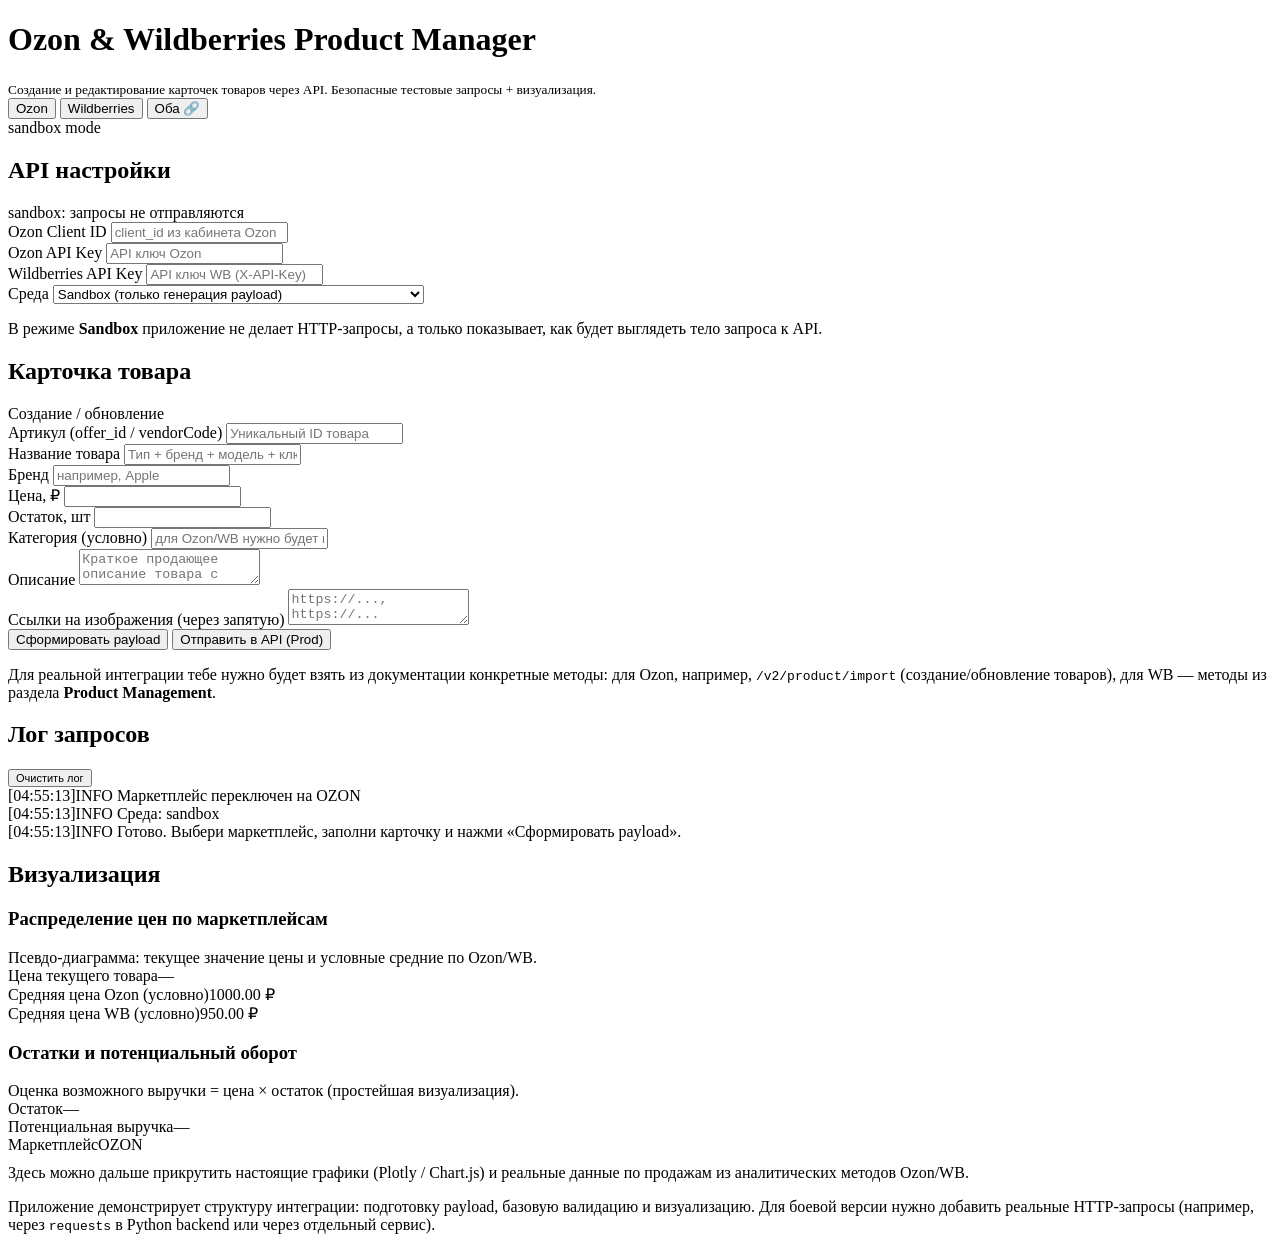
==== frontend/index.html @ ef2cb125 "V1" ====
<!DOCTYPE html>
<html lang="ru" data-color-scheme="light">
<head>
  <meta charset="UTF-8" />
  <meta name="viewport" content="width=device-width, initial-scale=1.0" />
  <title>Ozon & Wildberries Product Manager</title>
  <link rel="stylesheet" href="/static/css/style.css">
</head>
<body>
  <div class="container">
    <header class="header-main">
      <div class="header-title">
        <h1>Ozon & Wildberries Product Manager</h1>
        <small>
          Создание и редактирование карточек товаров через API.
          Безопасные тестовые запросы + визуализация.
        </small>
      </div>
      <div class="flex-row">
        <div class="pill-toggle" aria-label="Маркетплейс">
          <button id="mp-ozon" type="button" class="active">Ozon</button>
          <button id="mp-wb" type="button">Wildberries</button>
          <button id="mp-both" type="button">Оба 🔗</button>
        </div>
        <span class="badge" title="Фейковые запросы, только формирование payload">
          <span class="badge-dot"></span> sandbox mode
        </span>
      </div>
    </header>

    <main class="layout">
      <!-- LEFT: CONFIG + PRODUCT FORM -->
      <section>
        <div class="card">
          <div class="api-section-title">
            <h2>API настройки</h2>
            <span id="conn-status" class="status status-warning">
              <span class="status-dot"></span> токены не заданы
            </span>
          </div>

          <div class="form-row">
            <div>
              <label for="ozon-client-id">Ozon Client ID</label>
              <input id="ozon-client-id" class="input" type="text" autocomplete="off"
                     placeholder="client_id из кабинета Ozon" />
            </div>
            <div>
              <label for="ozon-api-key">Ozon API Key</label>
              <input id="ozon-api-key" class="input" type="password" autocomplete="off"
                     placeholder="API ключ Ozon" />
            </div>
          </div>

          <div class="form-row">
            <div>
              <label for="wb-api-key">Wildberries API Key</label>
              <input id="wb-api-key" class="input" type="password" autocomplete="off"
                     placeholder="API ключ WB (X-API-Key)" />
            </div>
            <div>
              <label for="env-select">Среда</label>
              <select id="env-select">
                <option value="sandbox" selected>Sandbox (только генерация payload)</option>
                <option value="prod">Prod (отправка запросов — требуются реальные ключи)</option>
              </select>
            </div>
          </div>

          <p class="hint">
            В режиме <b>Sandbox</b> приложение не делает HTTP‑запросы, а только показывает,
            как будет выглядеть тело запроса к API.
          </p>
        </div>

        <div class="card" style="margin-top: 16px;">
          <div class="api-section-title">
            <h2>Карточка товара</h2>
            <span id="operation-label" class="badge">
              <span class="badge-dot"></span>
              Создание / обновление
            </span>
          </div>

          <div class="form-row">
            <div>
              <label for="sku">Артикул (offer_id / vendorCode)</label>
              <input id="sku" class="input" type="text" placeholder="Уникальный ID товара" />
            </div>
            <div>
              <label for="name">Название товара</label>
              <input id="name" class="input" type="text"
                     placeholder="Тип + бренд + модель + ключевая характеристика" />
            </div>
          </div>

          <div class="form-row">
            <div>
              <label for="brand">Бренд</label>
              <input id="brand" class="input" type="text" placeholder="например, Apple" />
            </div>
            <div>
              <label for="price">Цена, ₽</label>
              <input id="price" class="input" type="number" step="0.01" min="0" />
            </div>
          </div>

          <div class="form-row">
            <div>
              <label for="stock">Остаток, шт</label>
              <input id="stock" class="input" type="number" step="1" min="0" />
            </div>
            <div>
              <label for="category">Категория (условно)</label>
              <input id="category" class="input" type="text"
                     placeholder="для Ozon/WB нужно будет подставить ID дерева категорий" />
            </div>
          </div>

          <div class="form-row">
            <div>
              <label for="desc">Описание</label>
              <textarea id="desc"
                        placeholder="Краткое продающее описание товара с ключевыми преимуществами."></textarea>
            </div>
          </div>

          <div class="form-row">
            <div>
              <label for="images">Ссылки на изображения (через запятую)</label>
              <textarea id="images"
                        placeholder="https://..., https://..."></textarea>
            </div>
          </div>

          <div class="btn-group">
            <button id="btn-build-payload" class="btn" type="button">
              Сформировать payload
            </button>
            <button id="btn-send" class="btn btn-secondary" type="button">
              Отправить в API (Prod)
            </button>
          </div>

          <p class="hint">
            Для реальной интеграции тебе нужно будет взять из документации
            конкретные методы: для Ozon, например,
            <code>/v2/product/import</code> (создание/обновление товаров),
            для WB — методы из раздела <b>Product Management</b>.
          </p>
        </div>
      </section>

      <!-- RIGHT: LOG + VISUALIZATION -->
      <section>
        <div class="card">
          <div class="api-section-title">
            <h2>Лог запросов</h2>
            <button id="btn-clear-log" type="button" class="btn btn-secondary" style="font-size: 11px;">
              Очистить лог
            </button>
          </div>
          <div id="log" class="log" aria-live="polite"></div>
        </div>

        <div class="card">
          <h2>Визуализация</h2>
          <div class="charts">
            <div class="chart-box">
              <div class="chart-placeholder"></div>
              <h3>Распределение цен по маркетплейсам</h3>
              <div class="chart-caption">
                Псевдо‑диаграмма: текущее значение цены и условные средние по Ozon/WB.
              </div>
              <div class="metrics-row" id="price-metrics">
                <!-- заполняется JS -->
              </div>
            </div>

            <div class="chart-box">
              <div class="chart-placeholder"></div>
              <h3>Остатки и потенциальный оборот</h3>
              <div class="chart-caption">
                Оценка возможного выручки = цена × остаток (простейшая визуализация).
              </div>
              <div class="metrics-row" id="stock-metrics">
                <!-- заполняется JS -->
              </div>
            </div>
          </div>

          <p class="hint" style="margin-top: 10px;">
            Здесь можно дальше прикрутить настоящие графики (Plotly / Chart.js) и реальные данные
            по продажам из аналитических методов Ozon/WB.
          </p>
        </div>
      </section>
    </main>

    <footer>
      Приложение демонстрирует структуру интеграции: подготовку payload, базовую валидацию и визуализацию.
      Для боевой версии нужно добавить реальные HTTP‑запросы (например, через <code>requests</code> в Python backend
      или через отдельный сервис).
    </footer>
  </div>

  <script>
    // Состояние
    const state = {
      marketplace: "ozon",
      env: "sandbox",
      lastPayload: null
    };

    const $ = (id) => document.getElementById(id);

    const mpOzonBtn = $("mp-ozon");
    const mpWbBtn = $("mp-wb");
    const mpBothBtn = $("mp-both");
    const envSelect = $("env-select");
    const connStatus = $("conn-status");
    const logEl = $("log");
    const priceMetricsEl = $("price-metrics");
    const stockMetricsEl = $("stock-metrics");
    const btnBuildPayload = $("btn-build-payload");
    const btnSend = $("btn-send");
    const btnClearLog = $("btn-clear-log");

    const fields = {
      sku: $("sku"),
      name: $("name"),
      brand: $("brand"),
      price: $("price"),
      stock: $("stock"),
      category: $("category"),
      desc: $("desc"),
      images: $("images"),
      ozonClientId: $("ozon-client-id"),
      ozonApiKey: $("ozon-api-key"),
      wbApiKey: $("wb-api-key")
    };

    function nowTime() {
      const d = new Date();
      return d.toISOString().split("T")[1].split(".")[0];
    }

    function log(level, message, payload) {
      const div = document.createElement("div");
      div.className = "log-entry";

      const timeSpan = document.createElement("span");
      timeSpan.className = "time";
      timeSpan.textContent = "[" + nowTime() + "]";

      const levelSpan = document.createElement("span");
      const levelClass =
        level === "error" ? "level-error" :
        level === "request" ? "level-request" :
        "level-info";
      levelSpan.className = levelClass;
      levelSpan.textContent =
        level === "error" ? "ERROR" :
        level === "request" ? "REQ" : "INFO";

      const msgSpan = document.createElement("span");
      msgSpan.textContent = " " + message;

      div.appendChild(timeSpan);
      div.appendChild(levelSpan);
      div.appendChild(msgSpan);

      if (payload) {
        const pre = document.createElement("pre");
        pre.style.marginTop = "2px";
        pre.style.whiteSpace = "pre-wrap";
        pre.textContent = JSON.stringify(payload, null, 2);
        div.appendChild(pre);
      }

      logEl.appendChild(div);
      logEl.scrollTop = logEl.scrollHeight;
    }

    function updateMarketplaceUI() {
      mpOzonBtn.classList.remove("active");
      mpWbBtn.classList.remove("active");
      mpBothBtn.classList.remove("active");

      if (state.marketplace === "ozon") {
        mpOzonBtn.classList.add("active");
      } else if (state.marketplace === "wb") {
        mpWbBtn.classList.add("active");
      } else if (state.marketplace === "both") {
        mpBothBtn.classList.add("active");
      }

      log("info", "Маркетплейс переключен на " + state.marketplace.toUpperCase());
      rebuildMetrics();
    }

    function updateEnv() {
      state.env = envSelect.value;
      const isSandbox = state.env === "sandbox";
      const text = isSandbox
        ? "sandbox: запросы не отправляются"
        : "prod: возможна отправка запросов (нужны реальные ключи)";
      const cls = isSandbox ? "status-warning" : "";

      connStatus.className = "status " + cls;
      connStatus.innerHTML = '<span class="status-dot"></span>' + text;
      log("info", "Среда: " + state.env);
    }

    function getCommonProductFields() {
      const price = parseFloat(fields.price.value) || 0;
      const stock = parseFloat(fields.stock.value) || 0;
      const images = fields.images.value
        .split(",")
        .map((s) => s.trim())
        .filter((s) => s.length > 0);

      return {
        sku: fields.sku.value.trim(),
        name: fields.name.value.trim(),
        brand: fields.brand.value.trim(),
        price,
        stock,
        category: fields.category.value.trim(),
        description: fields.desc.value.trim(),
        images
      };
    }

    function buildOzonPayload() {
      const p = getCommonProductFields();
      const product = {
        offer_id: p.sku,
        name: p.name,
        brand: p.brand,
        price: String(p.price.toFixed(2)),
        description: p.description,
        images: p.images.map((url) => ({ file_name: url })),
        attributes: [],
        barcode: "",
        old_price: "",
        premium_price: "",
        vat: "0"
      };

      const payload = { items: [product] };
      const endpoint = "https://api-seller.ozon.ru/v2/product/import";
      const headers = {
        "Client-Id": fields.ozonClientId.value.trim() || "<CLIENT_ID>",
        "Api-Key": fields.ozonApiKey.value.trim() || "<API_KEY>",
        "Content-Type": "application/json"
      };

      return { endpoint, method: "POST", headers, body: payload };
    }

    function buildWbPayload() {
      const p = getCommonProductFields();
      const product = {
        vendorCode: p.sku,
        brand: p.brand,
        title: p.name,
        description: p.description,
        sizes: [
          {
            skus: [p.sku],
            price: p.price,
            stocks: [{ warehouseId: 0, quantity: p.stock }]
          }
        ],
        mediaFiles: p.images
      };

      const payload = [product];
      const endpoint = "https://suppliers-api.wildberries.ru/content/v2/cards/upload";
      const headers = {
        "X-API-Key": fields.wbApiKey.value.trim() || "<WB_API_KEY>",
        "Content-Type": "application/json"
      };

      return { endpoint, method: "POST", headers, body: payload };
    }

    function buildPayload() {
      const p = getCommonProductFields();
      if (!p.sku || !p.name) {
        log("error", "Не заполнены обязательные поля: артикул и название товара");
        return null;
      }

      const results = [];

      if (state.marketplace === "ozon" || state.marketplace === "both") {
        const ozonPayload = buildOzonPayload();
        results.push({
          marketplace: "OZON",
          ...ozonPayload
        });
        log(
          "request",
          `Сформирован payload для OZON`,
          {
            endpoint: ozonPayload.endpoint,
            method: ozonPayload.method,
            headers: ozonPayload.headers,
            body: ozonPayload.body
          }
        );
      }

      if (state.marketplace === "wb" || state.marketplace === "both") {
        const wbPayload = buildWbPayload();
        results.push({
          marketplace: "WILDBERRIES",
          ...wbPayload
        });
        log(
          "request",
          `Сформирован payload для WILDBERRIES`,
          {
            endpoint: wbPayload.endpoint,
            method: wbPayload.method,
            headers: wbPayload.headers,
            body: wbPayload.body
          }
        );
      }

      state.lastPayload = results;
      rebuildMetrics();
      return results;
    }

    function sendRequest() {
      if (state.env !== "prod") {
        log(
          "error",
          "Отправка запросов доступна только в режиме Prod. Сейчас выбран sandbox."
        );
        return;
      }

      const built = state.lastPayload || buildPayload();
      if (!built) return;

      log(
        "info",
        "В демо‑версии HTTP‑запрос не отправляется. В боевой версии здесь нужно использовать Python (requests/asyncio) или backend."
      );
    }

    function rebuildMetrics() {
      const p = getCommonProductFields();
      const price = p.price || 0;
      const stock = p.stock || 0;

      const avgPriceOzon = price * 0.95 || 1000;
      const avgPriceWb = price * 0.9 || 950;

      priceMetricsEl.innerHTML = "";
      stockMetricsEl.innerHTML = "";

      const priceItems = [
        { label: "Цена текущего товара", value: price ? price.toFixed(2) + " ₽" : "—" },
        { label: "Средняя цена Ozon (условно)", value: avgPriceOzon.toFixed(2) + " ₽" },
        { label: "Средняя цена WB (условно)", value: avgPriceWb.toFixed(2) + " ₽" }
      ];

      priceItems.forEach((m) => {
        const div = document.createElement("div");
        div.className = "metric";
        div.innerHTML =
          '<span class="metric-label">' + m.label + "</span>" +
          '<span class="metric-value">' + m.value + "</span>";
        priceMetricsEl.appendChild(div);
      });

      const revenue = price * stock;
      const marketplaceDisplay = state.marketplace === "both" ? "ОБА" : state.marketplace.toUpperCase();
      const stockItems = [
        { label: "Остаток", value: stock ? stock.toString() + " шт" : "—" },
        { label: "Потенциальная выручка", value: revenue ? revenue.toFixed(2) + " ₽" : "—" },
        { label: "Маркетплейс", value: marketplaceDisplay }
      ];

      stockItems.forEach((m) => {
        const div = document.createElement("div");
        div.className = "metric";
        div.innerHTML =
          '<span class="metric-label">' + m.label + "</span>" +
          '<span class="metric-value">' + m.value + "</span>";
        stockMetricsEl.appendChild(div);
      });
    }

    function init() {
      mpOzonBtn.addEventListener("click", () => {
        state.marketplace = "ozon";
        updateMarketplaceUI();
      });
      mpWbBtn.addEventListener("click", () => {
        state.marketplace = "wb";
        updateMarketplaceUI();
      });
      mpBothBtn.addEventListener("click", () => {
        state.marketplace = "both";
        updateMarketplaceUI();
      });
      envSelect.addEventListener("change", updateEnv);

      btnBuildPayload.addEventListener("click", buildPayload);
      btnSend.addEventListener("click", sendRequest);
      btnClearLog.addEventListener("click", () => {
        logEl.innerHTML = "";
        log("info", "Лог очищен");
      });

      ["ozonClientId", "ozonApiKey", "wbApiKey"].forEach((k) => {
        fields[k].addEventListener("input", () => {
          const hasOzon = !!fields.ozonClientId.value.trim() && !!fields.ozonApiKey.value.trim();
          const hasWb = !!fields.wbApiKey.value.trim();

          if (hasOzon || hasWb) {
            connStatus.className = "status";
            connStatus.innerHTML =
              '<span class="status-dot"></span>' +
              (hasOzon && hasWb
                ? "ключи Ozon и WB заданы"
                : hasOzon
                ? "заданы ключи Ozon"
                : "задан ключ WB");
          } else {
            connStatus.className = "status status-warning";
            connStatus.innerHTML =
              '<span class="status-dot"></span> токены не заданы';
          }
        });
      });

      ["price", "stock"].forEach((id) => {
        fields[id].addEventListener("input", rebuildMetrics);
      });

      updateMarketplaceUI();
      updateEnv();
      rebuildMetrics();

      log(
        "info",
        "Готово. Выбери маркетплейс, заполни карточку и нажми «Сформировать payload»."
      );
    }

    document.addEventListener("DOMContentLoaded", init);
  </script>
</body>
</html>
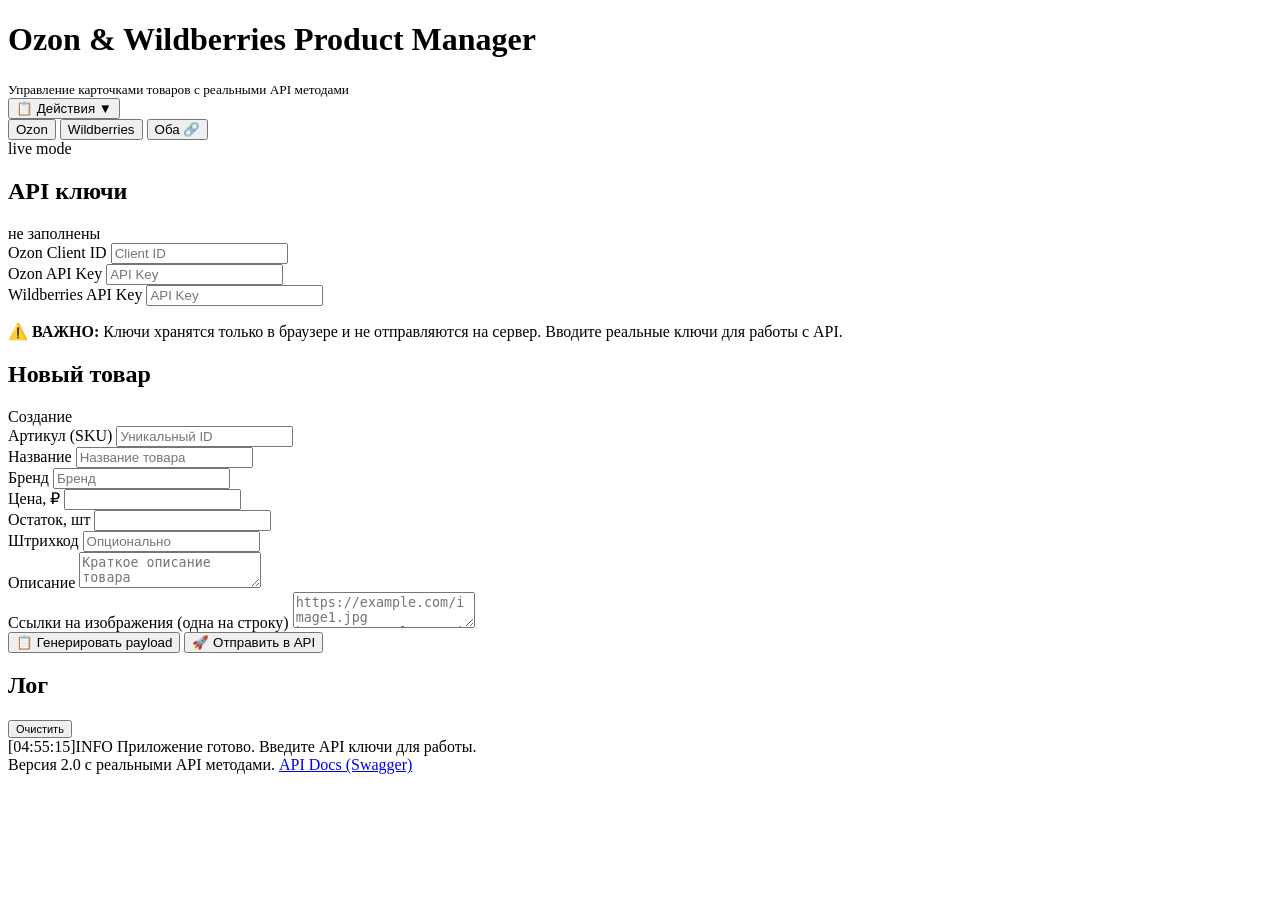
==== commit 2875eb64: "V2 ation button and new api" ====
--- a/frontend/index.html
+++ b/frontend/index.html
@@ -5,99 +5,240 @@
   <meta name="viewport" content="width=device-width, initial-scale=1.0" />
   <title>Ozon & Wildberries Product Manager</title>
   <link rel="stylesheet" href="/static/css/style.css">
+  <style>
+    /* Additional styles for v2 */
+    .dropdown-menu {
+      display: none;
+      position: absolute;
+      top: 100%;
+      right: 0;
+      background: var(--color-surface);
+      border: 1px solid var(--color-border);
+      border-radius: var(--radius-base);
+      min-width: 200px;
+      box-shadow: var(--shadow-md);
+      z-index: 1000;
+      margin-top: 4px;
+    }
+
+    .dropdown-menu.active {
+      display: block;
+    }
+
+    .dropdown-menu button {
+      display: block;
+      width: 100%;
+      padding: 12px 16px;
+      background: none;
+      border: none;
+      text-align: left;
+      cursor: pointer;
+      color: var(--color-text);
+      font-size: 14px;
+      transition: background-color var(--duration-fast);
+    }
+
+    .dropdown-menu button:hover {
+      background-color: var(--color-secondary);
+    }
+
+    .dropdown-menu button:first-child {
+      border-radius: var(--radius-base) var(--radius-base) 0 0;
+    }
+
+    .dropdown-menu button:last-child {
+      border-radius: 0 0 var(--radius-base) var(--radius-base);
+    }
+
+    .action-buttons {
+      display: flex;
+      gap: 8px;
+      position: relative;
+    }
+
+    .tab-content {
+      display: none;
+    }
+
+    .tab-content.active {
+      display: block;
+    }
+
+    .products-grid {
+      display: grid;
+      grid-template-columns: repeat(auto-fill, minmax(300px, 1fr));
+      gap: 16px;
+      margin-top: 16px;
+    }
+
+    .product-card {
+      border: 1px solid var(--color-border);
+      border-radius: var(--radius-lg);
+      padding: 16px;
+      background: var(--color-surface);
+    }
+
+    .product-card h3 {
+      margin: 0 0 8px 0;
+      font-size: 16px;
+    }
+
+    .product-info {
+      font-size: 13px;
+      color: var(--color-text-secondary);
+      line-height: 1.6;
+    }
+
+    .product-info strong {
+      color: var(--color-text);
+    }
+
+    .product-actions {
+      display: flex;
+      gap: 8px;
+      margin-top: 12px;
+    }
+
+    .product-actions button {
+      flex: 1;
+      padding: 8px 12px;
+      font-size: 12px;
+    }
+
+    .modal-overlay {
+      display: none;
+      position: fixed;
+      top: 0;
+      left: 0;
+      width: 100%;
+      height: 100%;
+      background: rgba(0, 0, 0, 0.5);
+      z-index: 2000;
+      align-items: center;
+      justify-content: center;
+    }
+
+    .modal-overlay.active {
+      display: flex;
+    }
+
+    .modal {
+      background: var(--color-surface);
+      border-radius: var(--radius-lg);
+      padding: 24px;
+      max-width: 500px;
+      width: 90%;
+      max-height: 90vh;
+      overflow-y: auto;
+      box-shadow: var(--shadow-lg);
+    }
+
+    .modal-header {
+      font-size: 18px;
+      font-weight: 600;
+      margin-bottom: 16px;
+      color: var(--color-text);
+    }
+
+    .modal-close {
+      position: absolute;
+      top: 12px;
+      right: 12px;
+      background: none;
+      border: none;
+      font-size: 24px;
+      cursor: pointer;
+      color: var(--color-text-secondary);
+    }
+  </style>
 </head>
 <body>
   <div class="container">
     <header class="header-main">
       <div class="header-title">
         <h1>Ozon & Wildberries Product Manager</h1>
-        <small>
-          Создание и редактирование карточек товаров через API.
-          Безопасные тестовые запросы + визуализация.
-        </small>
+        <small>Управление карточками товаров с реальными API методами</small>
       </div>
       <div class="flex-row">
+        <div class="action-buttons">
+          <button id="action-menu-btn" class="btn btn-secondary" type="button">
+            📋 Действия ▼
+          </button>
+          <div id="action-menu" class="dropdown-menu">
+            <button id="action-create" type="button">➕ Создать товар</button>
+            <button id="action-my-products" type="button">📦 Мои товары</button>
+            <button id="action-payloads" type="button">📄 История payload'ов</button>
+          </div>
+        </div>
         <div class="pill-toggle" aria-label="Маркетплейс">
           <button id="mp-ozon" type="button" class="active">Ozon</button>
           <button id="mp-wb" type="button">Wildberries</button>
           <button id="mp-both" type="button">Оба 🔗</button>
         </div>
-        <span class="badge" title="Фейковые запросы, только формирование payload">
-          <span class="badge-dot"></span> sandbox mode
+        <span class="badge" title="Работает с реальными API">
+          <span class="badge-dot"></span> live mode
         </span>
       </div>
     </header>
 
     <main class="layout">
-      <!-- LEFT: CONFIG + PRODUCT FORM -->
-      <section>
+      <!-- TAB 1: СОЗДАНИЕ ТОВАРА -->
+      <section id="tab-create" class="tab-content active">
         <div class="card">
           <div class="api-section-title">
-            <h2>API настройки</h2>
+            <h2>API ключи</h2>
             <span id="conn-status" class="status status-warning">
-              <span class="status-dot"></span> токены не заданы
+              <span class="status-dot"></span> не заполнены
             </span>
           </div>
 
           <div class="form-row">
             <div>
               <label for="ozon-client-id">Ozon Client ID</label>
-              <input id="ozon-client-id" class="input" type="text" autocomplete="off"
-                     placeholder="client_id из кабинета Ozon" />
+              <input id="ozon-client-id" class="input" type="text" placeholder="Client ID" />
             </div>
             <div>
               <label for="ozon-api-key">Ozon API Key</label>
-              <input id="ozon-api-key" class="input" type="password" autocomplete="off"
-                     placeholder="API ключ Ozon" />
+              <input id="ozon-api-key" class="input" type="password" placeholder="API Key" />
             </div>
           </div>
 
           <div class="form-row">
             <div>
               <label for="wb-api-key">Wildberries API Key</label>
-              <input id="wb-api-key" class="input" type="password" autocomplete="off"
-                     placeholder="API ключ WB (X-API-Key)" />
-            </div>
-            <div>
-              <label for="env-select">Среда</label>
-              <select id="env-select">
-                <option value="sandbox" selected>Sandbox (только генерация payload)</option>
-                <option value="prod">Prod (отправка запросов — требуются реальные ключи)</option>
-              </select>
+              <input id="wb-api-key" class="input" type="password" placeholder="API Key" />
             </div>
           </div>
 
           <p class="hint">
-            В режиме <b>Sandbox</b> приложение не делает HTTP‑запросы, а только показывает,
-            как будет выглядеть тело запроса к API.
+            ⚠️ <b>ВАЖНО:</b> Ключи хранятся только в браузере и не отправляются на сервер.
+            Вводите реальные ключи для работы с API.
           </p>
         </div>
 
-        <div class="card" style="margin-top: 16px;">
+        <div class="card">
           <div class="api-section-title">
-            <h2>Карточка товара</h2>
+            <h2>Новый товар</h2>
             <span id="operation-label" class="badge">
-              <span class="badge-dot"></span>
-              Создание / обновление
+              <span class="badge-dot"></span> Создание
             </span>
           </div>
 
           <div class="form-row">
             <div>
-              <label for="sku">Артикул (offer_id / vendorCode)</label>
-              <input id="sku" class="input" type="text" placeholder="Уникальный ID товара" />
-            </div>
-            <div>
-              <label for="name">Название товара</label>
-              <input id="name" class="input" type="text"
-                     placeholder="Тип + бренд + модель + ключевая характеристика" />
+              <label for="sku">Артикул (SKU)</label>
+              <input id="sku" class="input" type="text" placeholder="Уникальный ID" />
+            </div>
+            <div>
+              <label for="name">Название</label>
+              <input id="name" class="input" type="text" placeholder="Название товара" />
             </div>
           </div>
 
           <div class="form-row">
             <div>
               <label for="brand">Бренд</label>
-              <input id="brand" class="input" type="text" placeholder="например, Apple" />
+              <input id="brand" class="input" type="text" placeholder="Бренд" />
             </div>
             <div>
               <label for="price">Цена, ₽</label>
@@ -111,138 +252,205 @@
               <input id="stock" class="input" type="number" step="1" min="0" />
             </div>
             <div>
-              <label for="category">Категория (условно)</label>
-              <input id="category" class="input" type="text"
-                     placeholder="для Ozon/WB нужно будет подставить ID дерева категорий" />
+              <label for="barcode">Штрихкод</label>
+              <input id="barcode" class="input" type="text" placeholder="Опционально" />
             </div>
           </div>
 
           <div class="form-row">
             <div>
               <label for="desc">Описание</label>
-              <textarea id="desc"
-                        placeholder="Краткое продающее описание товара с ключевыми преимуществами."></textarea>
+              <textarea id="desc" placeholder="Краткое описание товара"></textarea>
             </div>
           </div>
 
           <div class="form-row">
             <div>
-              <label for="images">Ссылки на изображения (через запятую)</label>
-              <textarea id="images"
-                        placeholder="https://..., https://..."></textarea>
+              <label for="images">Ссылки на изображения (одна на строку)</label>
+              <textarea id="images" placeholder="https://example.com/image1.jpg&#10;https://example.com/image2.jpg"></textarea>
             </div>
           </div>
 
           <div class="btn-group">
-            <button id="btn-build-payload" class="btn" type="button">
-              Сформировать payload
+            <button id="btn-create-local" class="btn" type="button">
+              📋 Генерировать payload
             </button>
-            <button id="btn-send" class="btn btn-secondary" type="button">
-              Отправить в API (Prod)
+            <button id="btn-send-api" class="btn btn-secondary" type="button">
+              🚀 Отправить в API
             </button>
           </div>
-
-          <p class="hint">
-            Для реальной интеграции тебе нужно будет взять из документации
-            конкретные методы: для Ozon, например,
-            <code>/v2/product/import</code> (создание/обновление товаров),
-            для WB — методы из раздела <b>Product Management</b>.
-          </p>
-        </div>
-      </section>
-
-      <!-- RIGHT: LOG + VISUALIZATION -->
-      <section>
+        </div>
+
         <div class="card">
           <div class="api-section-title">
-            <h2>Лог запросов</h2>
+            <h2>Лог</h2>
             <button id="btn-clear-log" type="button" class="btn btn-secondary" style="font-size: 11px;">
-              Очистить лог
+              Очистить
             </button>
           </div>
           <div id="log" class="log" aria-live="polite"></div>
         </div>
-
+      </section>
+
+      <!-- TAB 2: МОИ ТОВАРЫ -->
+      <section id="tab-my-products" class="tab-content">
         <div class="card">
-          <h2>Визуализация</h2>
-          <div class="charts">
-            <div class="chart-box">
-              <div class="chart-placeholder"></div>
-              <h3>Распределение цен по маркетплейсам</h3>
-              <div class="chart-caption">
-                Псевдо‑диаграмма: текущее значение цены и условные средние по Ozon/WB.
-              </div>
-              <div class="metrics-row" id="price-metrics">
-                <!-- заполняется JS -->
-              </div>
-            </div>
-
-            <div class="chart-box">
-              <div class="chart-placeholder"></div>
-              <h3>Остатки и потенциальный оборот</h3>
-              <div class="chart-caption">
-                Оценка возможного выручки = цена × остаток (простейшая визуализация).
-              </div>
-              <div class="metrics-row" id="stock-metrics">
-                <!-- заполняется JS -->
-              </div>
-            </div>
-          </div>
-
-          <p class="hint" style="margin-top: 10px;">
-            Здесь можно дальше прикрутить настоящие графики (Plotly / Chart.js) и реальные данные
-            по продажам из аналитических методов Ozon/WB.
-          </p>
+          <div class="api-section-title">
+            <h2>Мои товары</h2>
+            <button id="btn-refresh-products" class="btn btn-secondary" type="button" style="font-size: 11px;">
+              🔄 Обновить
+            </button>
+          </div>
+
+          <div id="products-container">
+            <p class="hint">Загрузка товаров...</p>
+          </div>
+        </div>
+      </section>
+
+      <!-- TAB 3: ИСТОРИЯ PAYLOAD'ОВ -->
+      <section id="tab-payloads" class="tab-content">
+        <div class="card">
+          <div class="api-section-title">
+            <h2>История генерированных payload'ов</h2>
+            <button id="btn-clear-payloads" class="btn btn-secondary" type="button" style="font-size: 11px;">
+              Очистить историю
+            </button>
+          </div>
+
+          <div id="payloads-container">
+            <p class="hint">История пуста</p>
+          </div>
         </div>
       </section>
     </main>
 
     <footer>
-      Приложение демонстрирует структуру интеграции: подготовку payload, базовую валидацию и визуализацию.
-      Для боевой версии нужно добавить реальные HTTP‑запросы (например, через <code>requests</code> в Python backend
-      или через отдельный сервис).
+      Версия 2.0 с реальными API методами. 
+      <a href="http://127.0.0.1:8000/docs" target="_blank">API Docs (Swagger)</a>
     </footer>
   </div>
 
+  <!-- MODAL для редактирования товара -->
+  <div id="modal-edit" class="modal-overlay">
+    <div class="modal">
+      <button class="modal-close" onclick="closeEditModal()">×</button>
+      <div class="modal-header">Редактировать товар</div>
+      
+      <div class="form-row">
+        <div>
+          <label for="modal-name">Название</label>
+          <input id="modal-name" class="input" type="text" />
+        </div>
+        <div>
+          <label for="modal-price">Цена</label>
+          <input id="modal-price" class="input" type="number" step="0.01" />
+        </div>
+      </div>
+
+      <div class="form-row">
+        <div>
+          <label for="modal-stock">Остаток</label>
+          <input id="modal-stock" class="input" type="number" step="1" />
+        </div>
+        <div>
+          <label for="modal-barcode">Штрихкод</label>
+          <input id="modal-barcode" class="input" type="text" />
+        </div>
+      </div>
+
+      <div class="form-row">
+        <div>
+          <label for="modal-desc">Описание</label>
+          <textarea id="modal-desc"></textarea>
+        </div>
+      </div>
+
+      <div class="btn-group">
+        <button id="btn-save-changes" class="btn" type="button">💾 Сохранить</button>
+        <button class="btn btn-secondary" type="button" onclick="closeEditModal()">Отмена</button>
+      </div>
+    </div>
+  </div>
+
   <script>
-    // Состояние
+    // ======================== STATE ========================
+
     const state = {
       marketplace: "ozon",
-      env: "sandbox",
-      lastPayload: null
+      apiKeys: {
+        ozonClientId: "",
+        ozonApiKey: "",
+        wbApiKey: ""
+      },
+      payloadHistory: [],
+      currentEditProduct: null
     };
 
+    // ======================== DOM ========================
+
     const $ = (id) => document.getElementById(id);
 
-    const mpOzonBtn = $("mp-ozon");
-    const mpWbBtn = $("mp-wb");
-    const mpBothBtn = $("mp-both");
-    const envSelect = $("env-select");
-    const connStatus = $("conn-status");
-    const logEl = $("log");
-    const priceMetricsEl = $("price-metrics");
-    const stockMetricsEl = $("stock-metrics");
-    const btnBuildPayload = $("btn-build-payload");
-    const btnSend = $("btn-send");
-    const btnClearLog = $("btn-clear-log");
-
-    const fields = {
+    const elements = {
+      // Menu
+      actionMenuBtn: $("action-menu-btn"),
+      actionMenu: $("action-menu"),
+      actionCreate: $("action-create"),
+      actionMyProducts: $("action-my-products"),
+      actionPayloads: $("action-payloads"),
+
+      // Tabs
+      tabCreate: $("tab-create"),
+      tabMyProducts: $("tab-my-products"),
+      tabPayloads: $("tab-payloads"),
+
+      // API Keys
+      ozonClientId: $("ozon-client-id"),
+      ozonApiKey: $("ozon-api-key"),
+      wbApiKey: $("wb-api-key"),
+      connStatus: $("conn-status"),
+
+      // Form
       sku: $("sku"),
       name: $("name"),
       brand: $("brand"),
       price: $("price"),
       stock: $("stock"),
-      category: $("category"),
+      barcode: $("barcode"),
       desc: $("desc"),
       images: $("images"),
-      ozonClientId: $("ozon-client-id"),
-      ozonApiKey: $("ozon-api-key"),
-      wbApiKey: $("wb-api-key")
+
+      // Buttons
+      btnCreateLocal: $("btn-create-local"),
+      btnSendApi: $("btn-send-api"),
+      btnClearLog: $("btn-clear-log"),
+      btnRefreshProducts: $("btn-refresh-products"),
+      btnClearPayloads: $("btn-clear-payloads"),
+
+      // Containers
+      log: $("log"),
+      productsContainer: $("products-container"),
+      payloadsContainer: $("payloads-container"),
+
+      // Marketplace
+      mpOzon: $("mp-ozon"),
+      mpWb: $("mp-wb"),
+      mpBoth: $("mp-both"),
+
+      // Modal
+      modalEdit: $("modal-edit"),
+      modalName: $("modal-name"),
+      modalPrice: $("modal-price"),
+      modalStock: $("modal-stock"),
+      modalBarcode: $("modal-barcode"),
+      modalDesc: $("modal-desc"),
+      btnSaveChanges: $("btn-save-changes")
     };
 
+    // ======================== HELPERS ========================
+
     function nowTime() {
-      const d = new Date();
-      return d.toISOString().split("T")[1].split(".")[0];
+      return new Date().toISOString().split("T")[1].split(".")[0];
     }
 
     function log(level, message, payload) {
@@ -254,14 +462,9 @@
       timeSpan.textContent = "[" + nowTime() + "]";
 
       const levelSpan = document.createElement("span");
-      const levelClass =
-        level === "error" ? "level-error" :
-        level === "request" ? "level-request" :
-        "level-info";
+      const levelClass = level === "error" ? "level-error" : level === "request" ? "level-request" : "level-info";
       levelSpan.className = levelClass;
-      levelSpan.textContent =
-        level === "error" ? "ERROR" :
-        level === "request" ? "REQ" : "INFO";
+      levelSpan.textContent = level === "error" ? "ERROR" : level === "request" ? "REQ" : "INFO";
 
       const msgSpan = document.createElement("span");
       msgSpan.textContent = " " + message;
@@ -273,287 +476,331 @@
       if (payload) {
         const pre = document.createElement("pre");
         pre.style.marginTop = "2px";
-        pre.style.whiteSpace = "pre-wrap";
         pre.textContent = JSON.stringify(payload, null, 2);
         div.appendChild(pre);
       }
 
-      logEl.appendChild(div);
-      logEl.scrollTop = logEl.scrollHeight;
-    }
-
-    function updateMarketplaceUI() {
-      mpOzonBtn.classList.remove("active");
-      mpWbBtn.classList.remove("active");
-      mpBothBtn.classList.remove("active");
+      elements.log.appendChild(div);
+      elements.log.scrollTop = elements.log.scrollHeight;
+    }
+
+    function showTab(tabId) {
+      // Hide all tabs
+      elements.tabCreate.classList.remove("active");
+      elements.tabMyProducts.classList.remove("active");
+      elements.tabPayloads.classList.remove("active");
+
+      // Show selected tab
+      if (tabId === "create") elements.tabCreate.classList.add("active");
+      else if (tabId === "products") elements.tabMyProducts.classList.add("active");
+      else if (tabId === "payloads") elements.tabPayloads.classList.add("active");
+
+      // Close menu
+      elements.actionMenu.classList.remove("active");
+    }
+
+    function updateApiKeyStatus() {
+      state.apiKeys.ozonClientId = elements.ozonClientId.value.trim();
+      state.apiKeys.ozonApiKey = elements.ozonApiKey.value.trim();
+      state.apiKeys.wbApiKey = elements.wbApiKey.value.trim();
+
+      const hasOzon = state.apiKeys.ozonClientId && state.apiKeys.ozonApiKey;
+      const hasWb = state.apiKeys.wbApiKey;
+
+      if (hasOzon || hasWb) {
+        elements.connStatus.className = "status";
+        elements.connStatus.innerHTML = '<span class="status-dot"></span>' +
+          (hasOzon && hasWb ? "Ozon ✓ WB ✓" : hasOzon ? "Ozon ✓" : "WB ✓");
+      } else {
+        elements.connStatus.className = "status status-warning";
+        elements.connStatus.innerHTML = '<span class="status-dot"></span> не заполнены';
+      }
+    }
+
+    function getProductData() {
+      return {
+        offer_id: elements.sku.value.trim(),
+        name: elements.name.value.trim(),
+        brand: elements.brand.value.trim(),
+        price: parseFloat(elements.price.value) || 0,
+        stock: parseInt(elements.stock.value) || 0,
+        category: "",
+        description: elements.desc.value.trim(),
+        images: elements.images.value.split("\n").map(s => s.trim()).filter(s => s),
+        barcode: elements.barcode.value.trim() || null
+      };
+    }
+
+    async function createLocalPayload() {
+      const product = getProductData();
+
+      if (!product.offer_id || !product.name) {
+        log("error", "Не заполнены обязательные поля");
+        return;
+      }
+
+      const payload = {
+        timestamp: new Date().toISOString(),
+        marketplace: state.marketplace,
+        product: product
+      };
+
+      state.payloadHistory.unshift(payload);
 
       if (state.marketplace === "ozon") {
-        mpOzonBtn.classList.add("active");
+        log("request", `[OZON] Payload создан для ${product.offer_id}`, {
+          endpoint: "POST /v2/product/import",
+          items: [product]
+        });
       } else if (state.marketplace === "wb") {
-        mpWbBtn.classList.add("active");
-      } else if (state.marketplace === "both") {
-        mpBothBtn.classList.add("active");
-      }
-
-      log("info", "Маркетплейс переключен на " + state.marketplace.toUpperCase());
-      rebuildMetrics();
-    }
-
-    function updateEnv() {
-      state.env = envSelect.value;
-      const isSandbox = state.env === "sandbox";
-      const text = isSandbox
-        ? "sandbox: запросы не отправляются"
-        : "prod: возможна отправка запросов (нужны реальные ключи)";
-      const cls = isSandbox ? "status-warning" : "";
-
-      connStatus.className = "status " + cls;
-      connStatus.innerHTML = '<span class="status-dot"></span>' + text;
-      log("info", "Среда: " + state.env);
-    }
-
-    function getCommonProductFields() {
-      const price = parseFloat(fields.price.value) || 0;
-      const stock = parseFloat(fields.stock.value) || 0;
-      const images = fields.images.value
-        .split(",")
-        .map((s) => s.trim())
-        .filter((s) => s.length > 0);
-
-      return {
-        sku: fields.sku.value.trim(),
-        name: fields.name.value.trim(),
-        brand: fields.brand.value.trim(),
-        price,
-        stock,
-        category: fields.category.value.trim(),
-        description: fields.desc.value.trim(),
-        images
-      };
-    }
-
-    function buildOzonPayload() {
-      const p = getCommonProductFields();
-      const product = {
-        offer_id: p.sku,
-        name: p.name,
-        brand: p.brand,
-        price: String(p.price.toFixed(2)),
-        description: p.description,
-        images: p.images.map((url) => ({ file_name: url })),
-        attributes: [],
-        barcode: "",
-        old_price: "",
-        premium_price: "",
-        vat: "0"
-      };
-
-      const payload = { items: [product] };
-      const endpoint = "https://api-seller.ozon.ru/v2/product/import";
-      const headers = {
-        "Client-Id": fields.ozonClientId.value.trim() || "<CLIENT_ID>",
-        "Api-Key": fields.ozonApiKey.value.trim() || "<API_KEY>",
-        "Content-Type": "application/json"
-      };
-
-      return { endpoint, method: "POST", headers, body: payload };
-    }
-
-    function buildWbPayload() {
-      const p = getCommonProductFields();
-      const product = {
-        vendorCode: p.sku,
-        brand: p.brand,
-        title: p.name,
-        description: p.description,
-        sizes: [
-          {
-            skus: [p.sku],
-            price: p.price,
-            stocks: [{ warehouseId: 0, quantity: p.stock }]
+        log("request", `[WB] Payload создан для ${product.offer_id}`, {
+          endpoint: "POST /content/v2/cards/upload",
+          items: [product]
+        });
+      } else {
+        log("request", `[OZON] Payload создан для ${product.offer_id}`, product);
+        log("request", `[WB] Payload создан для ${product.offer_id}`, product);
+      }
+
+      renderPayloadsHistory();
+    }
+
+    async function sendToApi() {
+      const product = getProductData();
+      
+      if (!product.offer_id || !product.name) {
+        log("error", "Не заполнены обязательные поля");
+        return;
+      }
+
+      try {
+        if (state.marketplace === "ozon" || state.marketplace === "both") {
+          if (!state.apiKeys.ozonClientId || !state.apiKeys.ozonApiKey) {
+            log("error", "Не заполнены ключи Ozon");
+            return;
           }
-        ],
-        mediaFiles: p.images
-      };
-
-      const payload = [product];
-      const endpoint = "https://suppliers-api.wildberries.ru/content/v2/cards/upload";
-      const headers = {
-        "X-API-Key": fields.wbApiKey.value.trim() || "<WB_API_KEY>",
-        "Content-Type": "application/json"
-      };
-
-      return { endpoint, method: "POST", headers, body: payload };
-    }
-
-    function buildPayload() {
-      const p = getCommonProductFields();
-      if (!p.sku || !p.name) {
-        log("error", "Не заполнены обязательные поля: артикул и название товара");
-        return null;
-      }
-
-      const results = [];
-
-      if (state.marketplace === "ozon" || state.marketplace === "both") {
-        const ozonPayload = buildOzonPayload();
-        results.push({
-          marketplace: "OZON",
-          ...ozonPayload
-        });
-        log(
-          "request",
-          `Сформирован payload для OZON`,
-          {
-            endpoint: ozonPayload.endpoint,
-            method: ozonPayload.method,
-            headers: ozonPayload.headers,
-            body: ozonPayload.body
+
+          log("info", "Отправка товара в Ozon...");
+
+          const params = new URLSearchParams({
+            client_id: state.apiKeys.ozonClientId,
+            api_key: state.apiKeys.ozonApiKey
+          });
+
+          const response = await fetch(`/api/ozon/products/create?${params}`, {
+            method: "POST",
+            headers: { "Content-Type": "application/json" },
+            body: JSON.stringify(product)
+          });
+
+          const result = await response.json();
+          log("request", `[OZON] Ответ: ${result.status}`, result.body || result.error);
+        }
+
+        if (state.marketplace === "wb" || state.marketplace === "both") {
+          if (!state.apiKeys.wbApiKey) {
+            log("error", "Не заполнены ключи Wildberries");
+            return;
           }
-        );
-      }
-
-      if (state.marketplace === "wb" || state.marketplace === "both") {
-        const wbPayload = buildWbPayload();
-        results.push({
-          marketplace: "WILDBERRIES",
-          ...wbPayload
-        });
-        log(
-          "request",
-          `Сформирован payload для WILDBERRIES`,
-          {
-            endpoint: wbPayload.endpoint,
-            method: wbPayload.method,
-            headers: wbPayload.headers,
-            body: wbPayload.body
+
+          log("info", "Отправка товара в Wildberries...");
+
+          const params = new URLSearchParams({
+            api_key: state.apiKeys.wbApiKey
+          });
+
+          const response = await fetch(`/api/wb/products/create?${params}`, {
+            method: "POST",
+            headers: { "Content-Type": "application/json" },
+            body: JSON.stringify(product)
+          });
+
+          const result = await response.json();
+          log("request", `[WB] Ответ: ${result.status}`, result.body || result.error);
+        }
+      } catch (e) {
+        log("error", `Ошибка отправки: ${e.message}`);
+      }
+    }
+
+    async function loadProducts() {
+      try {
+        log("info", "Загрузка товаров...");
+
+        if (state.marketplace === "ozon") {
+          if (!state.apiKeys.ozonClientId || !state.apiKeys.ozonApiKey) {
+            elements.productsContainer.innerHTML = '<p class="hint">Укажите ключи Ozon в первой вкладке</p>';
+            return;
           }
-        );
-      }
-
-      state.lastPayload = results;
-      rebuildMetrics();
-      return results;
-    }
-
-    function sendRequest() {
-      if (state.env !== "prod") {
-        log(
-          "error",
-          "Отправка запросов доступна только в режиме Prod. Сейчас выбран sandbox."
-        );
+
+          const params = new URLSearchParams({
+            client_id: state.apiKeys.ozonClientId,
+            api_key: state.apiKeys.ozonApiKey,
+            limit: 100
+          });
+
+          const response = await fetch(`/api/ozon/products/list?${params}`);
+          const result = await response.json();
+
+          log("request", "[OZON] Загружены товары", result);
+
+          if (result.body && result.body.result && result.body.result.items) {
+            renderProducts(result.body.result.items, "ozon");
+          } else {
+            elements.productsContainer.innerHTML = '<p class="hint">Ошибка загрузки товаров</p>';
+          }
+        }
+      } catch (e) {
+        log("error", `Ошибка загрузки: ${e.message}`);
+        elements.productsContainer.innerHTML = '<p class="hint">Ошибка загрузки товаров</p>';
+      }
+    }
+
+    function renderProducts(products, marketplace) {
+      if (!products || products.length === 0) {
+        elements.productsContainer.innerHTML = '<p class="hint">Товаров не найдено</p>';
         return;
       }
 
-      const built = state.lastPayload || buildPayload();
-      if (!built) return;
-
-      log(
-        "info",
-        "В демо‑версии HTTP‑запрос не отправляется. В боевой версии здесь нужно использовать Python (requests/asyncio) или backend."
-      );
-    }
-
-    function rebuildMetrics() {
-      const p = getCommonProductFields();
-      const price = p.price || 0;
-      const stock = p.stock || 0;
-
-      const avgPriceOzon = price * 0.95 || 1000;
-      const avgPriceWb = price * 0.9 || 950;
-
-      priceMetricsEl.innerHTML = "";
-      stockMetricsEl.innerHTML = "";
-
-      const priceItems = [
-        { label: "Цена текущего товара", value: price ? price.toFixed(2) + " ₽" : "—" },
-        { label: "Средняя цена Ozon (условно)", value: avgPriceOzon.toFixed(2) + " ₽" },
-        { label: "Средняя цена WB (условно)", value: avgPriceWb.toFixed(2) + " ₽" }
-      ];
-
-      priceItems.forEach((m) => {
-        const div = document.createElement("div");
-        div.className = "metric";
-        div.innerHTML =
-          '<span class="metric-label">' + m.label + "</span>" +
-          '<span class="metric-value">' + m.value + "</span>";
-        priceMetricsEl.appendChild(div);
+      const html = products.map(p => `
+        <div class="product-card">
+          <h3>${p.offer_id || "N/A"}</h3>
+          <div class="product-info">
+            <p><strong>Название:</strong> ${p.name || "N/A"}</p>
+            <p><strong>Бренд:</strong> ${p.brand || "N/A"}</p>
+            <p><strong>Цена:</strong> ${p.price || "N/A"} ₽</p>
+            <p><strong>Остаток:</strong> ${p.stock || "N/A"} шт</p>
+          </div>
+          <div class="product-actions">
+            <button class="btn btn-secondary" onclick="editProduct('${JSON.stringify(p).replace(/'/g, "&apos;")}')">
+              ✏️ Редактировать
+            </button>
+            <button class="btn btn-secondary" onclick="deleteProduct('${p.offer_id}')">
+              🗑️ Удалить
+            </button>
+          </div>
+        </div>
+      `).join("");
+
+      elements.productsContainer.innerHTML = `<div class="products-grid">${html}</div>`;
+    }
+
+    function renderPayloadsHistory() {
+      if (state.payloadHistory.length === 0) {
+        elements.payloadsContainer.innerHTML = '<p class="hint">История пуста</p>';
+        return;
+      }
+
+      const html = state.payloadHistory.map((p, idx) => `
+        <div class="card" style="margin-bottom: 16px;">
+          <div style="display: flex; justify-content: space-between; align-items: center;">
+            <h3 style="margin: 0;">#${idx + 1} - ${p.product.offer_id}</h3>
+            <span class="badge">${p.marketplace}</span>
+          </div>
+          <p style="font-size: 12px; color: var(--color-text-secondary); margin: 8px 0 0 0;">
+            ${new Date(p.timestamp).toLocaleString('ru-RU')}
+          </p>
+          <pre style="margin-top: 8px; background: var(--color-secondary); padding: 8px; border-radius: 4px; font-size: 11px;">
+${JSON.stringify(p.product, null, 2)}
+          </pre>
+        </div>
+      `).join("");
+
+      elements.payloadsContainer.innerHTML = html;
+    }
+
+    function editProduct(productJson) {
+      try {
+        state.currentEditProduct = JSON.parse(productJson);
+        elements.modalName.value = state.currentEditProduct.name || "";
+        elements.modalPrice.value = state.currentEditProduct.price || "";
+        elements.modalStock.value = state.currentEditProduct.stock || "";
+        elements.modalBarcode.value = state.currentEditProduct.barcode || "";
+        elements.modalDesc.value = state.currentEditProduct.description || "";
+        elements.modalEdit.classList.add("active");
+      } catch (e) {
+        log("error", "Ошибка открытия редактора");
+      }
+    }
+
+    function closeEditModal() {
+      elements.modalEdit.classList.remove("active");
+      state.currentEditProduct = null;
+    }
+
+    function deleteProduct(offerId) {
+      log("info", `Удаление товара ${offerId}...`);
+      // TODO: реальное удаление через API
+    }
+
+    // ======================== INIT ========================
+
+    function init() {
+      // Menu
+      elements.actionMenuBtn.addEventListener("click", () => {
+        elements.actionMenu.classList.toggle("active");
       });
 
-      const revenue = price * stock;
-      const marketplaceDisplay = state.marketplace === "both" ? "ОБА" : state.marketplace.toUpperCase();
-      const stockItems = [
-        { label: "Остаток", value: stock ? stock.toString() + " шт" : "—" },
-        { label: "Потенциальная выручка", value: revenue ? revenue.toFixed(2) + " ₽" : "—" },
-        { label: "Маркетплейс", value: marketplaceDisplay }
-      ];
-
-      stockItems.forEach((m) => {
-        const div = document.createElement("div");
-        div.className = "metric";
-        div.innerHTML =
-          '<span class="metric-label">' + m.label + "</span>" +
-          '<span class="metric-value">' + m.value + "</span>";
-        stockMetricsEl.appendChild(div);
+      elements.actionCreate.addEventListener("click", () => showTab("create"));
+      elements.actionMyProducts.addEventListener("click", () => {
+        showTab("products");
+        loadProducts();
       });
-    }
-
-    function init() {
-      mpOzonBtn.addEventListener("click", () => {
+      elements.actionPayloads.addEventListener("click", () => showTab("payloads"));
+
+      // Marketplace toggle
+      elements.mpOzon.addEventListener("click", () => {
         state.marketplace = "ozon";
         updateMarketplaceUI();
       });
-      mpWbBtn.addEventListener("click", () => {
+      elements.mpWb.addEventListener("click", () => {
         state.marketplace = "wb";
         updateMarketplaceUI();
       });
-      mpBothBtn.addEventListener("click", () => {
+      elements.mpBoth.addEventListener("click", () => {
         state.marketplace = "both";
         updateMarketplaceUI();
       });
-      envSelect.addEventListener("change", updateEnv);
-
-      btnBuildPayload.addEventListener("click", buildPayload);
-      btnSend.addEventListener("click", sendRequest);
-      btnClearLog.addEventListener("click", () => {
-        logEl.innerHTML = "";
+
+      // API Keys
+      [elements.ozonClientId, elements.ozonApiKey, elements.wbApiKey].forEach(el => {
+        el.addEventListener("input", updateApiKeyStatus);
+      });
+
+      // Buttons
+      elements.btnCreateLocal.addEventListener("click", createLocalPayload);
+      elements.btnSendApi.addEventListener("click", sendToApi);
+      elements.btnClearLog.addEventListener("click", () => {
+        elements.log.innerHTML = "";
         log("info", "Лог очищен");
       });
-
-      ["ozonClientId", "ozonApiKey", "wbApiKey"].forEach((k) => {
-        fields[k].addEventListener("input", () => {
-          const hasOzon = !!fields.ozonClientId.value.trim() && !!fields.ozonApiKey.value.trim();
-          const hasWb = !!fields.wbApiKey.value.trim();
-
-          if (hasOzon || hasWb) {
-            connStatus.className = "status";
-            connStatus.innerHTML =
-              '<span class="status-dot"></span>' +
-              (hasOzon && hasWb
-                ? "ключи Ozon и WB заданы"
-                : hasOzon
-                ? "заданы ключи Ozon"
-                : "задан ключ WB");
-          } else {
-            connStatus.className = "status status-warning";
-            connStatus.innerHTML =
-              '<span class="status-dot"></span> токены не заданы';
-          }
-        });
+      elements.btnRefreshProducts.addEventListener("click", loadProducts);
+      elements.btnClearPayloads.addEventListener("click", () => {
+        state.payloadHistory = [];
+        renderPayloadsHistory();
+        log("info", "История очищена");
       });
 
-      ["price", "stock"].forEach((id) => {
-        fields[id].addEventListener("input", rebuildMetrics);
+      elements.btnSaveChanges.addEventListener("click", () => {
+        log("info", "Сохранение изменений...");
+        // TODO: реальное сохранение через API
+        closeEditModal();
       });
 
-      updateMarketplaceUI();
-      updateEnv();
-      rebuildMetrics();
-
-      log(
-        "info",
-        "Готово. Выбери маркетплейс, заполни карточку и нажми «Сформировать payload»."
-      );
+      updateApiKeyStatus();
+      log("info", "Приложение готово. Введите API ключи для работы.");
+    }
+
+    function updateMarketplaceUI() {
+      elements.mpOzon.classList.remove("active");
+      elements.mpWb.classList.remove("active");
+      elements.mpBoth.classList.remove("active");
+
+      if (state.marketplace === "ozon") elements.mpOzon.classList.add("active");
+      else if (state.marketplace === "wb") elements.mpWb.classList.add("active");
+      else elements.mpBoth.classList.add("active");
+
+      log("info", `Маркетплейс: ${state.marketplace.toUpperCase()}`);
     }
 
     document.addEventListener("DOMContentLoaded", init);
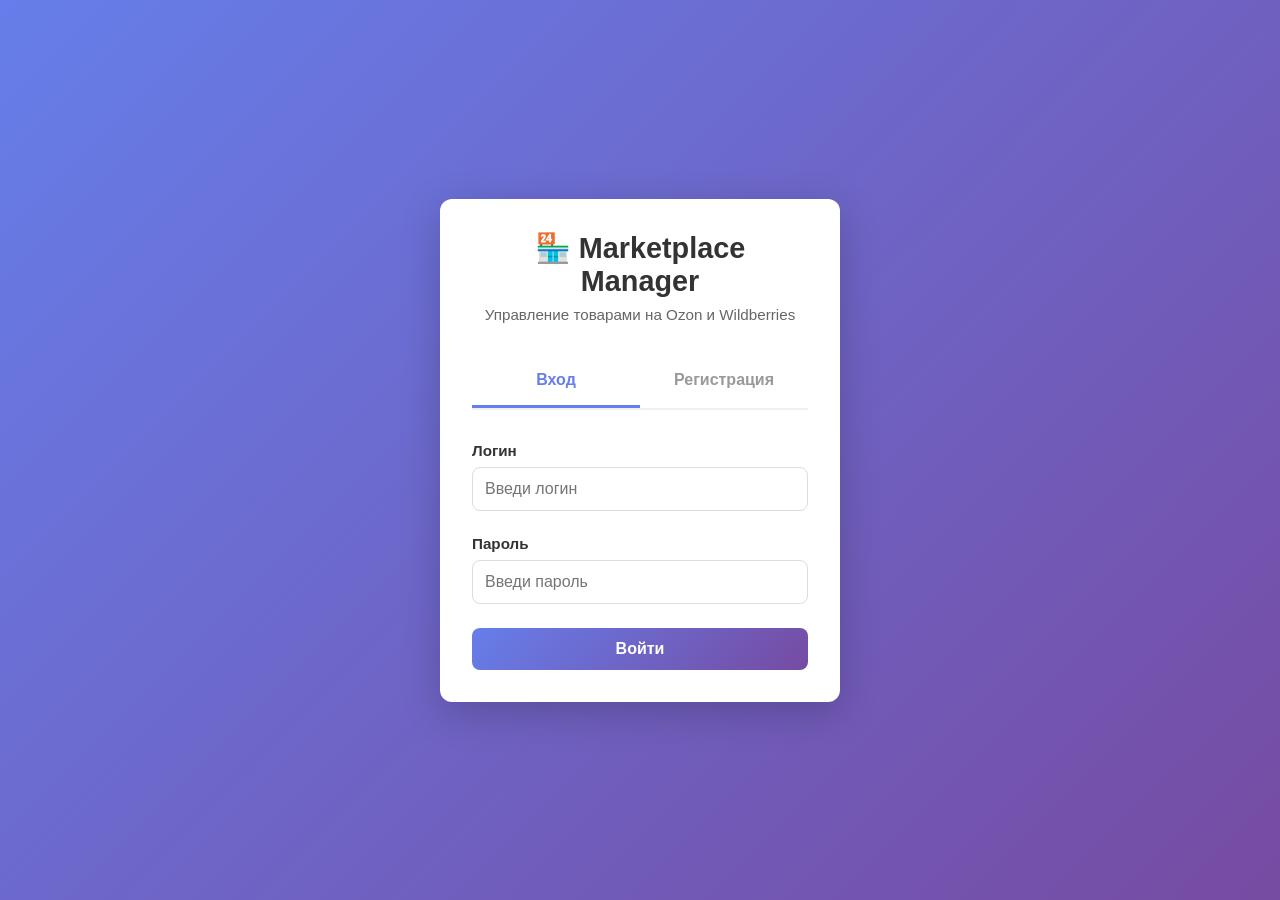
==== commit a2afb9a5: "V3" ====
--- a/frontend/index.html
+++ b/frontend/index.html
@@ -1,809 +1,388 @@
 <!DOCTYPE html>
-<html lang="ru" data-color-scheme="light">
+<html lang="ru">
 <head>
-  <meta charset="UTF-8" />
-  <meta name="viewport" content="width=device-width, initial-scale=1.0" />
-  <title>Ozon & Wildberries Product Manager</title>
-  <link rel="stylesheet" href="/static/css/style.css">
-  <style>
-    /* Additional styles for v2 */
-    .dropdown-menu {
-      display: none;
-      position: absolute;
-      top: 100%;
-      right: 0;
-      background: var(--color-surface);
-      border: 1px solid var(--color-border);
-      border-radius: var(--radius-base);
-      min-width: 200px;
-      box-shadow: var(--shadow-md);
-      z-index: 1000;
-      margin-top: 4px;
-    }
-
-    .dropdown-menu.active {
-      display: block;
-    }
-
-    .dropdown-menu button {
-      display: block;
-      width: 100%;
-      padding: 12px 16px;
-      background: none;
-      border: none;
-      text-align: left;
-      cursor: pointer;
-      color: var(--color-text);
-      font-size: 14px;
-      transition: background-color var(--duration-fast);
-    }
-
-    .dropdown-menu button:hover {
-      background-color: var(--color-secondary);
-    }
-
-    .dropdown-menu button:first-child {
-      border-radius: var(--radius-base) var(--radius-base) 0 0;
-    }
-
-    .dropdown-menu button:last-child {
-      border-radius: 0 0 var(--radius-base) var(--radius-base);
-    }
-
-    .action-buttons {
-      display: flex;
-      gap: 8px;
-      position: relative;
-    }
-
-    .tab-content {
-      display: none;
-    }
-
-    .tab-content.active {
-      display: block;
-    }
-
-    .products-grid {
-      display: grid;
-      grid-template-columns: repeat(auto-fill, minmax(300px, 1fr));
-      gap: 16px;
-      margin-top: 16px;
-    }
-
-    .product-card {
-      border: 1px solid var(--color-border);
-      border-radius: var(--radius-lg);
-      padding: 16px;
-      background: var(--color-surface);
-    }
-
-    .product-card h3 {
-      margin: 0 0 8px 0;
-      font-size: 16px;
-    }
-
-    .product-info {
-      font-size: 13px;
-      color: var(--color-text-secondary);
-      line-height: 1.6;
-    }
-
-    .product-info strong {
-      color: var(--color-text);
-    }
-
-    .product-actions {
-      display: flex;
-      gap: 8px;
-      margin-top: 12px;
-    }
-
-    .product-actions button {
-      flex: 1;
-      padding: 8px 12px;
-      font-size: 12px;
-    }
-
-    .modal-overlay {
-      display: none;
-      position: fixed;
-      top: 0;
-      left: 0;
-      width: 100%;
-      height: 100%;
-      background: rgba(0, 0, 0, 0.5);
-      z-index: 2000;
-      align-items: center;
-      justify-content: center;
-    }
-
-    .modal-overlay.active {
-      display: flex;
-    }
-
-    .modal {
-      background: var(--color-surface);
-      border-radius: var(--radius-lg);
-      padding: 24px;
-      max-width: 500px;
-      width: 90%;
-      max-height: 90vh;
-      overflow-y: auto;
-      box-shadow: var(--shadow-lg);
-    }
-
-    .modal-header {
-      font-size: 18px;
-      font-weight: 600;
-      margin-bottom: 16px;
-      color: var(--color-text);
-    }
-
-    .modal-close {
-      position: absolute;
-      top: 12px;
-      right: 12px;
-      background: none;
-      border: none;
-      font-size: 24px;
-      cursor: pointer;
-      color: var(--color-text-secondary);
-    }
-  </style>
+    <meta charset="UTF-8">
+    <meta name="viewport" content="width=device-width, initial-scale=1.0">
+    <title>Marketplace Manager - Авторизация</title>
+    <style>
+        * {
+            margin: 0;
+            padding: 0;
+            box-sizing: border-box;
+        }
+
+        body {
+            font-family: -apple-system, BlinkMacSystemFont, 'Segoe UI', Roboto, sans-serif;
+            background: linear-gradient(135deg, #667eea 0%, #764ba2 100%);
+            min-height: 100vh;
+            display: flex;
+            align-items: center;
+            justify-content: center;
+        }
+
+        .auth-container {
+            background: white;
+            border-radius: 12px;
+            box-shadow: 0 10px 40px rgba(0, 0, 0, 0.2);
+            max-width: 400px;
+            width: 90%;
+            padding: 2rem;
+        }
+
+        .auth-header {
+            text-align: center;
+            margin-bottom: 2rem;
+        }
+
+        .auth-header h1 {
+            font-size: 1.8rem;
+            color: #333;
+            margin-bottom: 0.5rem;
+        }
+
+        .auth-header p {
+            color: #666;
+            font-size: 0.95rem;
+        }
+
+        .tabs {
+            display: flex;
+            gap: 0;
+            margin-bottom: 2rem;
+            border-bottom: 2px solid #f0f0f0;
+        }
+
+        .tab-button {
+            flex: 1;
+            padding: 1rem;
+            border: none;
+            background: none;
+            cursor: pointer;
+            font-size: 1rem;
+            font-weight: 600;
+            color: #999;
+            border-bottom: 3px solid transparent;
+            transition: all 0.3s;
+        }
+
+        .tab-button:hover {
+            color: #667eea;
+        }
+
+        .tab-button.active {
+            color: #667eea;
+            border-bottom-color: #667eea;
+        }
+
+        .tab-content {
+            display: none;
+        }
+
+        .tab-content.active {
+            display: block;
+        }
+
+        .form-group {
+            margin-bottom: 1.5rem;
+        }
+
+        .form-label {
+            display: block;
+            margin-bottom: 0.5rem;
+            font-weight: 600;
+            color: #333;
+            font-size: 0.95rem;
+        }
+
+        .form-input {
+            width: 100%;
+            padding: 0.75rem;
+            border: 1px solid #ddd;
+            border-radius: 8px;
+            font-size: 1rem;
+            font-family: inherit;
+            transition: border 0.3s;
+        }
+
+        .form-input:focus {
+            outline: none;
+            border-color: #667eea;
+            box-shadow: 0 0 0 3px rgba(102, 126, 234, 0.1);
+        }
+
+        .btn {
+            width: 100%;
+            padding: 0.75rem;
+            border: none;
+            border-radius: 8px;
+            cursor: pointer;
+            font-size: 1rem;
+            font-weight: 600;
+            transition: all 0.3s;
+        }
+
+        .btn-primary {
+            background: linear-gradient(135deg, #667eea 0%, #764ba2 100%);
+            color: white;
+        }
+
+        .btn-primary:hover {
+            transform: translateY(-2px);
+            box-shadow: 0 4px 12px rgba(102, 126, 234, 0.4);
+        }
+
+        .btn-primary:active {
+            transform: translateY(0);
+        }
+
+        .alert {
+            padding: 1rem;
+            border-radius: 8px;
+            margin-bottom: 1rem;
+            font-size: 0.95rem;
+        }
+
+        .alert-success {
+            background: #d4edda;
+            color: #155724;
+            border: 1px solid #c3e6cb;
+        }
+
+        .alert-error {
+            background: #f8d7da;
+            color: #721c24;
+            border: 1px solid #f5c6cb;
+        }
+
+        .loading {
+            display: none;
+            text-align: center;
+            color: #667eea;
+            font-weight: 600;
+        }
+
+        .loading.active {
+            display: block;
+        }
+    </style>
 </head>
 <body>
-  <div class="container">
-    <header class="header-main">
-      <div class="header-title">
-        <h1>Ozon & Wildberries Product Manager</h1>
-        <small>Управление карточками товаров с реальными API методами</small>
-      </div>
-      <div class="flex-row">
-        <div class="action-buttons">
-          <button id="action-menu-btn" class="btn btn-secondary" type="button">
-            📋 Действия ▼
-          </button>
-          <div id="action-menu" class="dropdown-menu">
-            <button id="action-create" type="button">➕ Создать товар</button>
-            <button id="action-my-products" type="button">📦 Мои товары</button>
-            <button id="action-payloads" type="button">📄 История payload'ов</button>
-          </div>
+    <div class="auth-container">
+        <!-- Header -->
+        <div class="auth-header">
+            <h1>🏪 Marketplace Manager</h1>
+            <p>Управление товарами на Ozon и Wildberries</p>
         </div>
-        <div class="pill-toggle" aria-label="Маркетплейс">
-          <button id="mp-ozon" type="button" class="active">Ozon</button>
-          <button id="mp-wb" type="button">Wildberries</button>
-          <button id="mp-both" type="button">Оба 🔗</button>
+
+        <!-- Tabs -->
+        <div class="tabs">
+            <button class="tab-button active" onclick="switchAuthTab('login')">Вход</button>
+            <button class="tab-button" onclick="switchAuthTab('register')">Регистрация</button>
         </div>
-        <span class="badge" title="Работает с реальными API">
-          <span class="badge-dot"></span> live mode
-        </span>
-      </div>
-    </header>
-
-    <main class="layout">
-      <!-- TAB 1: СОЗДАНИЕ ТОВАРА -->
-      <section id="tab-create" class="tab-content active">
-        <div class="card">
-          <div class="api-section-title">
-            <h2>API ключи</h2>
-            <span id="conn-status" class="status status-warning">
-              <span class="status-dot"></span> не заполнены
-            </span>
-          </div>
-
-          <div class="form-row">
-            <div>
-              <label for="ozon-client-id">Ozon Client ID</label>
-              <input id="ozon-client-id" class="input" type="text" placeholder="Client ID" />
-            </div>
-            <div>
-              <label for="ozon-api-key">Ozon API Key</label>
-              <input id="ozon-api-key" class="input" type="password" placeholder="API Key" />
-            </div>
-          </div>
-
-          <div class="form-row">
-            <div>
-              <label for="wb-api-key">Wildberries API Key</label>
-              <input id="wb-api-key" class="input" type="password" placeholder="API Key" />
-            </div>
-          </div>
-
-          <p class="hint">
-            ⚠️ <b>ВАЖНО:</b> Ключи хранятся только в браузере и не отправляются на сервер.
-            Вводите реальные ключи для работы с API.
-          </p>
+
+        <!-- Alert Container -->
+        <div id="alertContainer"></div>
+
+        <!-- Login Tab -->
+        <div id="login" class="tab-content active">
+            <form onsubmit="handleLogin(event)">
+                <div class="form-group">
+                    <label class="form-label">Логин</label>
+                    <input type="text" class="form-input" id="loginUsername" placeholder="Введи логин" required>
+                </div>
+
+                <div class="form-group">
+                    <label class="form-label">Пароль</label>
+                    <input type="password" class="form-input" id="loginPassword" placeholder="Введи пароль" required>
+                </div>
+
+                <button type="submit" class="btn btn-primary">Войти</button>
+                <div class="loading" id="loginLoading">Загрузка...</div>
+            </form>
         </div>
 
-        <div class="card">
-          <div class="api-section-title">
-            <h2>Новый товар</h2>
-            <span id="operation-label" class="badge">
-              <span class="badge-dot"></span> Создание
-            </span>
-          </div>
-
-          <div class="form-row">
-            <div>
-              <label for="sku">Артикул (SKU)</label>
-              <input id="sku" class="input" type="text" placeholder="Уникальный ID" />
-            </div>
-            <div>
-              <label for="name">Название</label>
-              <input id="name" class="input" type="text" placeholder="Название товара" />
-            </div>
-          </div>
-
-          <div class="form-row">
-            <div>
-              <label for="brand">Бренд</label>
-              <input id="brand" class="input" type="text" placeholder="Бренд" />
-            </div>
-            <div>
-              <label for="price">Цена, ₽</label>
-              <input id="price" class="input" type="number" step="0.01" min="0" />
-            </div>
-          </div>
-
-          <div class="form-row">
-            <div>
-              <label for="stock">Остаток, шт</label>
-              <input id="stock" class="input" type="number" step="1" min="0" />
-            </div>
-            <div>
-              <label for="barcode">Штрихкод</label>
-              <input id="barcode" class="input" type="text" placeholder="Опционально" />
-            </div>
-          </div>
-
-          <div class="form-row">
-            <div>
-              <label for="desc">Описание</label>
-              <textarea id="desc" placeholder="Краткое описание товара"></textarea>
-            </div>
-          </div>
-
-          <div class="form-row">
-            <div>
-              <label for="images">Ссылки на изображения (одна на строку)</label>
-              <textarea id="images" placeholder="https://example.com/image1.jpg&#10;https://example.com/image2.jpg"></textarea>
-            </div>
-          </div>
-
-          <div class="btn-group">
-            <button id="btn-create-local" class="btn" type="button">
-              📋 Генерировать payload
-            </button>
-            <button id="btn-send-api" class="btn btn-secondary" type="button">
-              🚀 Отправить в API
-            </button>
-          </div>
+        <!-- Register Tab -->
+        <div id="register" class="tab-content">
+            <form onsubmit="handleRegister(event)">
+                <div class="form-group">
+                    <label class="form-label">Логин</label>
+                    <input type="text" class="form-input" id="regUsername" placeholder="Введи логин" required>
+                </div>
+
+                <div class="form-group">
+                    <label class="form-label">Пароль</label>
+                    <input type="password" class="form-input" id="regPassword" placeholder="Минимум 6 символов" required minlength="6">
+                </div>
+
+                <div class="form-group">
+                    <label class="form-label">Email (опционально)</label>
+                    <input type="email" class="form-input" id="regEmail" placeholder="Введи email">
+                </div>
+
+                <button type="submit" class="btn btn-primary">Зарегистрироваться</button>
+                <div class="loading" id="regLoading">Загрузка...</div>
+            </form>
         </div>
-
-        <div class="card">
-          <div class="api-section-title">
-            <h2>Лог</h2>
-            <button id="btn-clear-log" type="button" class="btn btn-secondary" style="font-size: 11px;">
-              Очистить
-            </button>
-          </div>
-          <div id="log" class="log" aria-live="polite"></div>
-        </div>
-      </section>
-
-      <!-- TAB 2: МОИ ТОВАРЫ -->
-      <section id="tab-my-products" class="tab-content">
-        <div class="card">
-          <div class="api-section-title">
-            <h2>Мои товары</h2>
-            <button id="btn-refresh-products" class="btn btn-secondary" type="button" style="font-size: 11px;">
-              🔄 Обновить
-            </button>
-          </div>
-
-          <div id="products-container">
-            <p class="hint">Загрузка товаров...</p>
-          </div>
-        </div>
-      </section>
-
-      <!-- TAB 3: ИСТОРИЯ PAYLOAD'ОВ -->
-      <section id="tab-payloads" class="tab-content">
-        <div class="card">
-          <div class="api-section-title">
-            <h2>История генерированных payload'ов</h2>
-            <button id="btn-clear-payloads" class="btn btn-secondary" type="button" style="font-size: 11px;">
-              Очистить историю
-            </button>
-          </div>
-
-          <div id="payloads-container">
-            <p class="hint">История пуста</p>
-          </div>
-        </div>
-      </section>
-    </main>
-
-    <footer>
-      Версия 2.0 с реальными API методами. 
-      <a href="http://127.0.0.1:8000/docs" target="_blank">API Docs (Swagger)</a>
-    </footer>
-  </div>
-
-  <!-- MODAL для редактирования товара -->
-  <div id="modal-edit" class="modal-overlay">
-    <div class="modal">
-      <button class="modal-close" onclick="closeEditModal()">×</button>
-      <div class="modal-header">Редактировать товар</div>
-      
-      <div class="form-row">
-        <div>
-          <label for="modal-name">Название</label>
-          <input id="modal-name" class="input" type="text" />
-        </div>
-        <div>
-          <label for="modal-price">Цена</label>
-          <input id="modal-price" class="input" type="number" step="0.01" />
-        </div>
-      </div>
-
-      <div class="form-row">
-        <div>
-          <label for="modal-stock">Остаток</label>
-          <input id="modal-stock" class="input" type="number" step="1" />
-        </div>
-        <div>
-          <label for="modal-barcode">Штрихкод</label>
-          <input id="modal-barcode" class="input" type="text" />
-        </div>
-      </div>
-
-      <div class="form-row">
-        <div>
-          <label for="modal-desc">Описание</label>
-          <textarea id="modal-desc"></textarea>
-        </div>
-      </div>
-
-      <div class="btn-group">
-        <button id="btn-save-changes" class="btn" type="button">💾 Сохранить</button>
-        <button class="btn btn-secondary" type="button" onclick="closeEditModal()">Отмена</button>
-      </div>
     </div>
-  </div>
-
-  <script>
-    // ======================== STATE ========================
-
-    const state = {
-      marketplace: "ozon",
-      apiKeys: {
-        ozonClientId: "",
-        ozonApiKey: "",
-        wbApiKey: ""
-      },
-      payloadHistory: [],
-      currentEditProduct: null
-    };
-
-    // ======================== DOM ========================
-
-    const $ = (id) => document.getElementById(id);
-
-    const elements = {
-      // Menu
-      actionMenuBtn: $("action-menu-btn"),
-      actionMenu: $("action-menu"),
-      actionCreate: $("action-create"),
-      actionMyProducts: $("action-my-products"),
-      actionPayloads: $("action-payloads"),
-
-      // Tabs
-      tabCreate: $("tab-create"),
-      tabMyProducts: $("tab-my-products"),
-      tabPayloads: $("tab-payloads"),
-
-      // API Keys
-      ozonClientId: $("ozon-client-id"),
-      ozonApiKey: $("ozon-api-key"),
-      wbApiKey: $("wb-api-key"),
-      connStatus: $("conn-status"),
-
-      // Form
-      sku: $("sku"),
-      name: $("name"),
-      brand: $("brand"),
-      price: $("price"),
-      stock: $("stock"),
-      barcode: $("barcode"),
-      desc: $("desc"),
-      images: $("images"),
-
-      // Buttons
-      btnCreateLocal: $("btn-create-local"),
-      btnSendApi: $("btn-send-api"),
-      btnClearLog: $("btn-clear-log"),
-      btnRefreshProducts: $("btn-refresh-products"),
-      btnClearPayloads: $("btn-clear-payloads"),
-
-      // Containers
-      log: $("log"),
-      productsContainer: $("products-container"),
-      payloadsContainer: $("payloads-container"),
-
-      // Marketplace
-      mpOzon: $("mp-ozon"),
-      mpWb: $("mp-wb"),
-      mpBoth: $("mp-both"),
-
-      // Modal
-      modalEdit: $("modal-edit"),
-      modalName: $("modal-name"),
-      modalPrice: $("modal-price"),
-      modalStock: $("modal-stock"),
-      modalBarcode: $("modal-barcode"),
-      modalDesc: $("modal-desc"),
-      btnSaveChanges: $("btn-save-changes")
-    };
-
-    // ======================== HELPERS ========================
-
-    function nowTime() {
-      return new Date().toISOString().split("T")[1].split(".")[0];
-    }
-
-    function log(level, message, payload) {
-      const div = document.createElement("div");
-      div.className = "log-entry";
-
-      const timeSpan = document.createElement("span");
-      timeSpan.className = "time";
-      timeSpan.textContent = "[" + nowTime() + "]";
-
-      const levelSpan = document.createElement("span");
-      const levelClass = level === "error" ? "level-error" : level === "request" ? "level-request" : "level-info";
-      levelSpan.className = levelClass;
-      levelSpan.textContent = level === "error" ? "ERROR" : level === "request" ? "REQ" : "INFO";
-
-      const msgSpan = document.createElement("span");
-      msgSpan.textContent = " " + message;
-
-      div.appendChild(timeSpan);
-      div.appendChild(levelSpan);
-      div.appendChild(msgSpan);
-
-      if (payload) {
-        const pre = document.createElement("pre");
-        pre.style.marginTop = "2px";
-        pre.textContent = JSON.stringify(payload, null, 2);
-        div.appendChild(pre);
-      }
-
-      elements.log.appendChild(div);
-      elements.log.scrollTop = elements.log.scrollHeight;
-    }
-
-    function showTab(tabId) {
-      // Hide all tabs
-      elements.tabCreate.classList.remove("active");
-      elements.tabMyProducts.classList.remove("active");
-      elements.tabPayloads.classList.remove("active");
-
-      // Show selected tab
-      if (tabId === "create") elements.tabCreate.classList.add("active");
-      else if (tabId === "products") elements.tabMyProducts.classList.add("active");
-      else if (tabId === "payloads") elements.tabPayloads.classList.add("active");
-
-      // Close menu
-      elements.actionMenu.classList.remove("active");
-    }
-
-    function updateApiKeyStatus() {
-      state.apiKeys.ozonClientId = elements.ozonClientId.value.trim();
-      state.apiKeys.ozonApiKey = elements.ozonApiKey.value.trim();
-      state.apiKeys.wbApiKey = elements.wbApiKey.value.trim();
-
-      const hasOzon = state.apiKeys.ozonClientId && state.apiKeys.ozonApiKey;
-      const hasWb = state.apiKeys.wbApiKey;
-
-      if (hasOzon || hasWb) {
-        elements.connStatus.className = "status";
-        elements.connStatus.innerHTML = '<span class="status-dot"></span>' +
-          (hasOzon && hasWb ? "Ozon ✓ WB ✓" : hasOzon ? "Ozon ✓" : "WB ✓");
-      } else {
-        elements.connStatus.className = "status status-warning";
-        elements.connStatus.innerHTML = '<span class="status-dot"></span> не заполнены';
-      }
-    }
-
-    function getProductData() {
-      return {
-        offer_id: elements.sku.value.trim(),
-        name: elements.name.value.trim(),
-        brand: elements.brand.value.trim(),
-        price: parseFloat(elements.price.value) || 0,
-        stock: parseInt(elements.stock.value) || 0,
-        category: "",
-        description: elements.desc.value.trim(),
-        images: elements.images.value.split("\n").map(s => s.trim()).filter(s => s),
-        barcode: elements.barcode.value.trim() || null
-      };
-    }
-
-    async function createLocalPayload() {
-      const product = getProductData();
-
-      if (!product.offer_id || !product.name) {
-        log("error", "Не заполнены обязательные поля");
-        return;
-      }
-
-      const payload = {
-        timestamp: new Date().toISOString(),
-        marketplace: state.marketplace,
-        product: product
-      };
-
-      state.payloadHistory.unshift(payload);
-
-      if (state.marketplace === "ozon") {
-        log("request", `[OZON] Payload создан для ${product.offer_id}`, {
-          endpoint: "POST /v2/product/import",
-          items: [product]
+
+    <script>
+        const API_URL = window.location.origin + '/api';
+
+        // ===== CHECK IF ALREADY LOGGED IN =====
+        // Проверяем при загрузке страницы
+        window.addEventListener('DOMContentLoaded', () => {
+            const token = localStorage.getItem('access_token');
+            
+            // Если токен есть и валидный, переходим на dashboard
+            if (token) {
+                try {
+                    const tokenData = JSON.parse(atob(token.split('.')[1]));
+                    
+                    // Проверяем, не истёк ли токен
+                    if (tokenData.exp * 1000 > Date.now()) {
+                        // Токен валидный, переходим на dashboard
+                        window.location.replace('/dashboard.html');
+                        return;
+                    }
+                } catch (e) {
+                    console.error('Token error:', e);
+                }
+            }
+            
+            // Если токена нет или он невалидный, остаёмся на странице авторизации
         });
-      } else if (state.marketplace === "wb") {
-        log("request", `[WB] Payload создан для ${product.offer_id}`, {
-          endpoint: "POST /content/v2/cards/upload",
-          items: [product]
-        });
-      } else {
-        log("request", `[OZON] Payload создан для ${product.offer_id}`, product);
-        log("request", `[WB] Payload создан для ${product.offer_id}`, product);
-      }
-
-      renderPayloadsHistory();
-    }
-
-    async function sendToApi() {
-      const product = getProductData();
-      
-      if (!product.offer_id || !product.name) {
-        log("error", "Не заполнены обязательные поля");
-        return;
-      }
-
-      try {
-        if (state.marketplace === "ozon" || state.marketplace === "both") {
-          if (!state.apiKeys.ozonClientId || !state.apiKeys.ozonApiKey) {
-            log("error", "Не заполнены ключи Ozon");
-            return;
-          }
-
-          log("info", "Отправка товара в Ozon...");
-
-          const params = new URLSearchParams({
-            client_id: state.apiKeys.ozonClientId,
-            api_key: state.apiKeys.ozonApiKey
-          });
-
-          const response = await fetch(`/api/ozon/products/create?${params}`, {
-            method: "POST",
-            headers: { "Content-Type": "application/json" },
-            body: JSON.stringify(product)
-          });
-
-          const result = await response.json();
-          log("request", `[OZON] Ответ: ${result.status}`, result.body || result.error);
-        }
-
-        if (state.marketplace === "wb" || state.marketplace === "both") {
-          if (!state.apiKeys.wbApiKey) {
-            log("error", "Не заполнены ключи Wildberries");
-            return;
-          }
-
-          log("info", "Отправка товара в Wildberries...");
-
-          const params = new URLSearchParams({
-            api_key: state.apiKeys.wbApiKey
-          });
-
-          const response = await fetch(`/api/wb/products/create?${params}`, {
-            method: "POST",
-            headers: { "Content-Type": "application/json" },
-            body: JSON.stringify(product)
-          });
-
-          const result = await response.json();
-          log("request", `[WB] Ответ: ${result.status}`, result.body || result.error);
-        }
-      } catch (e) {
-        log("error", `Ошибка отправки: ${e.message}`);
-      }
-    }
-
-    async function loadProducts() {
-      try {
-        log("info", "Загрузка товаров...");
-
-        if (state.marketplace === "ozon") {
-          if (!state.apiKeys.ozonClientId || !state.apiKeys.ozonApiKey) {
-            elements.productsContainer.innerHTML = '<p class="hint">Укажите ключи Ozon в первой вкладке</p>';
-            return;
-          }
-
-          const params = new URLSearchParams({
-            client_id: state.apiKeys.ozonClientId,
-            api_key: state.apiKeys.ozonApiKey,
-            limit: 100
-          });
-
-          const response = await fetch(`/api/ozon/products/list?${params}`);
-          const result = await response.json();
-
-          log("request", "[OZON] Загружены товары", result);
-
-          if (result.body && result.body.result && result.body.result.items) {
-            renderProducts(result.body.result.items, "ozon");
-          } else {
-            elements.productsContainer.innerHTML = '<p class="hint">Ошибка загрузки товаров</p>';
-          }
-        }
-      } catch (e) {
-        log("error", `Ошибка загрузки: ${e.message}`);
-        elements.productsContainer.innerHTML = '<p class="hint">Ошибка загрузки товаров</p>';
-      }
-    }
-
-    function renderProducts(products, marketplace) {
-      if (!products || products.length === 0) {
-        elements.productsContainer.innerHTML = '<p class="hint">Товаров не найдено</p>';
-        return;
-      }
-
-      const html = products.map(p => `
-        <div class="product-card">
-          <h3>${p.offer_id || "N/A"}</h3>
-          <div class="product-info">
-            <p><strong>Название:</strong> ${p.name || "N/A"}</p>
-            <p><strong>Бренд:</strong> ${p.brand || "N/A"}</p>
-            <p><strong>Цена:</strong> ${p.price || "N/A"} ₽</p>
-            <p><strong>Остаток:</strong> ${p.stock || "N/A"} шт</p>
-          </div>
-          <div class="product-actions">
-            <button class="btn btn-secondary" onclick="editProduct('${JSON.stringify(p).replace(/'/g, "&apos;")}')">
-              ✏️ Редактировать
-            </button>
-            <button class="btn btn-secondary" onclick="deleteProduct('${p.offer_id}')">
-              🗑️ Удалить
-            </button>
-          </div>
-        </div>
-      `).join("");
-
-      elements.productsContainer.innerHTML = `<div class="products-grid">${html}</div>`;
-    }
-
-    function renderPayloadsHistory() {
-      if (state.payloadHistory.length === 0) {
-        elements.payloadsContainer.innerHTML = '<p class="hint">История пуста</p>';
-        return;
-      }
-
-      const html = state.payloadHistory.map((p, idx) => `
-        <div class="card" style="margin-bottom: 16px;">
-          <div style="display: flex; justify-content: space-between; align-items: center;">
-            <h3 style="margin: 0;">#${idx + 1} - ${p.product.offer_id}</h3>
-            <span class="badge">${p.marketplace}</span>
-          </div>
-          <p style="font-size: 12px; color: var(--color-text-secondary); margin: 8px 0 0 0;">
-            ${new Date(p.timestamp).toLocaleString('ru-RU')}
-          </p>
-          <pre style="margin-top: 8px; background: var(--color-secondary); padding: 8px; border-radius: 4px; font-size: 11px;">
-${JSON.stringify(p.product, null, 2)}
-          </pre>
-        </div>
-      `).join("");
-
-      elements.payloadsContainer.innerHTML = html;
-    }
-
-    function editProduct(productJson) {
-      try {
-        state.currentEditProduct = JSON.parse(productJson);
-        elements.modalName.value = state.currentEditProduct.name || "";
-        elements.modalPrice.value = state.currentEditProduct.price || "";
-        elements.modalStock.value = state.currentEditProduct.stock || "";
-        elements.modalBarcode.value = state.currentEditProduct.barcode || "";
-        elements.modalDesc.value = state.currentEditProduct.description || "";
-        elements.modalEdit.classList.add("active");
-      } catch (e) {
-        log("error", "Ошибка открытия редактора");
-      }
-    }
-
-    function closeEditModal() {
-      elements.modalEdit.classList.remove("active");
-      state.currentEditProduct = null;
-    }
-
-    function deleteProduct(offerId) {
-      log("info", `Удаление товара ${offerId}...`);
-      // TODO: реальное удаление через API
-    }
-
-    // ======================== INIT ========================
-
-    function init() {
-      // Menu
-      elements.actionMenuBtn.addEventListener("click", () => {
-        elements.actionMenu.classList.toggle("active");
-      });
-
-      elements.actionCreate.addEventListener("click", () => showTab("create"));
-      elements.actionMyProducts.addEventListener("click", () => {
-        showTab("products");
-        loadProducts();
-      });
-      elements.actionPayloads.addEventListener("click", () => showTab("payloads"));
-
-      // Marketplace toggle
-      elements.mpOzon.addEventListener("click", () => {
-        state.marketplace = "ozon";
-        updateMarketplaceUI();
-      });
-      elements.mpWb.addEventListener("click", () => {
-        state.marketplace = "wb";
-        updateMarketplaceUI();
-      });
-      elements.mpBoth.addEventListener("click", () => {
-        state.marketplace = "both";
-        updateMarketplaceUI();
-      });
-
-      // API Keys
-      [elements.ozonClientId, elements.ozonApiKey, elements.wbApiKey].forEach(el => {
-        el.addEventListener("input", updateApiKeyStatus);
-      });
-
-      // Buttons
-      elements.btnCreateLocal.addEventListener("click", createLocalPayload);
-      elements.btnSendApi.addEventListener("click", sendToApi);
-      elements.btnClearLog.addEventListener("click", () => {
-        elements.log.innerHTML = "";
-        log("info", "Лог очищен");
-      });
-      elements.btnRefreshProducts.addEventListener("click", loadProducts);
-      elements.btnClearPayloads.addEventListener("click", () => {
-        state.payloadHistory = [];
-        renderPayloadsHistory();
-        log("info", "История очищена");
-      });
-
-      elements.btnSaveChanges.addEventListener("click", () => {
-        log("info", "Сохранение изменений...");
-        // TODO: реальное сохранение через API
-        closeEditModal();
-      });
-
-      updateApiKeyStatus();
-      log("info", "Приложение готово. Введите API ключи для работы.");
-    }
-
-    function updateMarketplaceUI() {
-      elements.mpOzon.classList.remove("active");
-      elements.mpWb.classList.remove("active");
-      elements.mpBoth.classList.remove("active");
-
-      if (state.marketplace === "ozon") elements.mpOzon.classList.add("active");
-      else if (state.marketplace === "wb") elements.mpWb.classList.add("active");
-      else elements.mpBoth.classList.add("active");
-
-      log("info", `Маркетплейс: ${state.marketplace.toUpperCase()}`);
-    }
-
-    document.addEventListener("DOMContentLoaded", init);
-  </script>
+
+        // ===== TAB SWITCHING =====
+        function switchAuthTab(tab) {
+            // Hide all tabs
+            document.querySelectorAll('.tab-content').forEach(el => el.classList.remove('active'));
+            document.querySelectorAll('.tab-button').forEach(el => el.classList.remove('active'));
+            
+            // Show selected tab
+            document.getElementById(tab).classList.add('active');
+            document.querySelector(`[onclick="switchAuthTab('${tab}')"]`).classList.add('active');
+            
+            // Clear alerts
+            document.getElementById('alertContainer').innerHTML = '';
+        }
+
+        // ===== LOGIN =====
+        async function handleLogin(event) {
+            event.preventDefault();
+            
+            const username = document.getElementById('loginUsername').value;
+            const password = document.getElementById('loginPassword').value;
+            
+            if (!username || !password) {
+                showAlert('Заполни логин и пароль', 'error');
+                return;
+            }
+
+            showLoading('loginLoading', true);
+
+            try {
+                const response = await fetch(`${API_URL}/auth/login`, {
+                    method: 'POST',
+                    headers: {
+                        'Content-Type': 'application/json'
+                    },
+                    body: JSON.stringify({ username, password })
+                });
+
+                if (response.ok) {
+                    const data = await response.json();
+                    
+                    // Сохраняем токен
+                    localStorage.setItem('access_token', data.access_token);
+                    
+                    showAlert(`✅ Добро пожаловать, ${data.username}!`, 'success');
+                    
+                    // Переходим на dashboard через 0.5 секунды
+                    setTimeout(() => {
+                        window.location.replace('/dashboard.html');
+                    }, 500);
+                } else {
+                    const error = await response.json();
+                    showAlert(`❌ ${error.detail || 'Ошибка входа'}`, 'error');
+                }
+            } catch (e) {
+                showAlert(`❌ Ошибка: ${e.message}`, 'error');
+            } finally {
+                showLoading('loginLoading', false);
+            }
+        }
+
+        // ===== REGISTER =====
+        async function handleRegister(event) {
+            event.preventDefault();
+            
+            const username = document.getElementById('regUsername').value;
+            const password = document.getElementById('regPassword').value;
+            const email = document.getElementById('regEmail').value || null;
+            
+            if (!username || !password) {
+                showAlert('Заполни логин и пароль', 'error');
+                return;
+            }
+
+            if (password.length < 6) {
+                showAlert('Пароль должен быть минимум 6 символов', 'error');
+                return;
+            }
+
+            showLoading('regLoading', true);
+
+            try {
+                const response = await fetch(`${API_URL}/auth/register`, {
+                    method: 'POST',
+                    headers: {
+                        'Content-Type': 'application/json'
+                    },
+                    body: JSON.stringify({ username, password, email })
+                });
+
+                if (response.ok) {
+                    const data = await response.json();
+                    
+                    // Сохраняем токен
+                    localStorage.setItem('access_token', data.access_token);
+                    
+                    showAlert(`✅ Аккаунт создан! Добро пожаловать, ${data.username}!`, 'success');
+                    
+                    // Переходим на dashboard через 0.5 секунды
+                    setTimeout(() => {
+                        window.location.replace('/dashboard.html');
+                    }, 500);
+                } else {
+                    const error = await response.json();
+                    showAlert(`❌ ${error.detail || 'Ошибка регистрации'}`, 'error');
+                }
+            } catch (e) {
+                showAlert(`❌ Ошибка: ${e.message}`, 'error');
+            } finally {
+                showLoading('regLoading', false);
+            }
+        }
+
+        // ===== UTILS =====
+        function showAlert(message, type) {
+            const container = document.getElementById('alertContainer');
+            const alertDiv = document.createElement('div');
+            alertDiv.className = `alert alert-${type}`;
+            alertDiv.textContent = message;
+            container.appendChild(alertDiv);
+            
+            setTimeout(() => alertDiv.remove(), 4000);
+        }
+
+        function showLoading(elementId, show) {
+            const el = document.getElementById(elementId);
+            if (show) {
+                el.classList.add('active');
+            } else {
+                el.classList.remove('active');
+            }
+        }
+    </script>
 </body>
 </html>
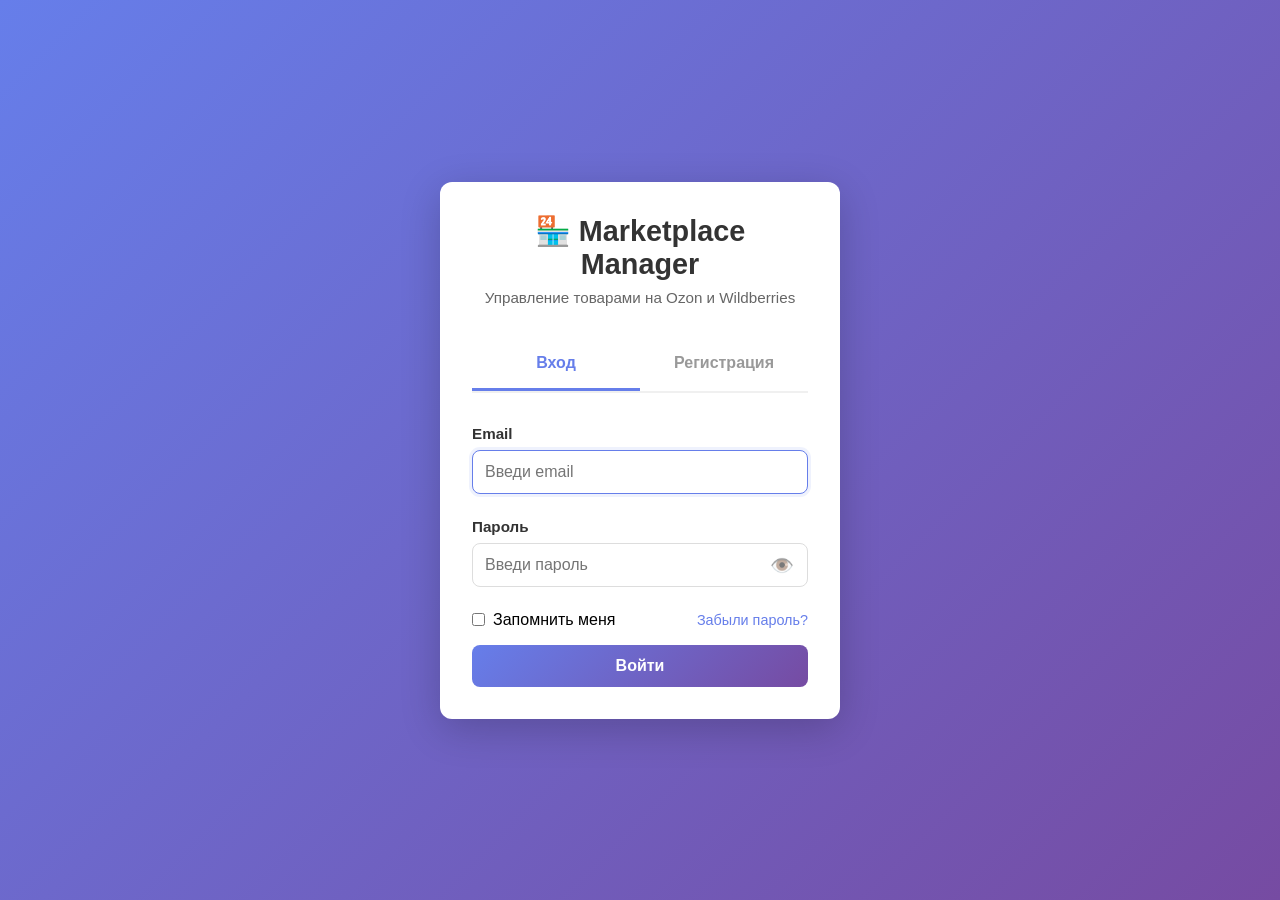
==== commit 3b889f08: "V6" ====
--- a/frontend/index.html
+++ b/frontend/index.html
@@ -140,6 +140,19 @@
             border-radius: 8px;
             margin-bottom: 1rem;
             font-size: 0.95rem;
+            position: relative;
+            animation: slideIn 0.3s ease;
+        }
+
+        @keyframes slideIn {
+            from {
+                opacity: 0;
+                transform: translateY(-10px);
+            }
+            to {
+                opacity: 1;
+                transform: translateY(0);
+            }
         }
 
         .alert-success {
@@ -163,6 +176,88 @@
 
         .loading.active {
             display: block;
+        }
+
+        /* Password Toggle Button */
+        .password-toggle {
+            position: absolute;
+            right: 10px;
+            top: 50%;
+            transform: translateY(-50%);
+            background: none;
+            border: none;
+            cursor: pointer;
+            font-size: 1.2rem;
+            padding: 0.25rem;
+            opacity: 0.6;
+            transition: opacity 0.2s;
+        }
+
+        .password-toggle:hover {
+            opacity: 1;
+        }
+
+        /* Password Strength Indicator */
+        .password-strength-container {
+            margin-top: 0.5rem;
+        }
+
+        .password-strength-bar {
+            display: flex;
+            align-items: center;
+            gap: 0.5rem;
+            margin-bottom: 0.25rem;
+        }
+
+        .password-strength-progress {
+            flex: 1;
+            height: 6px;
+            background: #f0f0f0;
+            border-radius: 3px;
+            overflow: hidden;
+            transition: all 0.3s ease;
+        }
+
+        .password-strength-fill {
+            height: 100%;
+            border-radius: 3px;
+            transition: all 0.3s ease;
+        }
+
+        .password-strength-label {
+            font-weight: 600;
+            font-size: 0.85rem;
+            min-width: 100px;
+            text-align: right;
+        }
+
+        .password-strength-feedback {
+            color: #666;
+            font-size: 0.8rem;
+            margin-top: 0.25rem;
+            line-height: 1.4;
+        }
+
+        .password-strength-feedback .requirement {
+            display: inline-block;
+            margin-right: 0.5rem;
+        }
+
+        .password-strength-feedback .requirement.met {
+            color: #27ae60;
+        }
+
+        .password-strength-feedback .requirement.unmet {
+            color: #e74c3c;
+        }
+
+        /* Input with icon */
+        .form-input-with-icon {
+            position: relative;
+        }
+
+        .form-input-with-icon .form-input {
+            padding-right: 45px;
         }
     </style>
 </head>
@@ -187,13 +282,24 @@
         <div id="login" class="tab-content active">
             <form onsubmit="handleLogin(event)">
                 <div class="form-group">
-                    <label class="form-label">Логин</label>
-                    <input type="text" class="form-input" id="loginUsername" placeholder="Введи логин" required>
+                    <label class="form-label">Email</label>
+                    <input type="email" class="form-input" id="loginEmail" placeholder="Введи email" required autocomplete="email" autofocus>
                 </div>
 
                 <div class="form-group">
                     <label class="form-label">Пароль</label>
-                    <input type="password" class="form-input" id="loginPassword" placeholder="Введи пароль" required>
+                    <div class="form-input-with-icon">
+                        <input type="password" class="form-input" id="loginPassword" placeholder="Введи пароль" required autocomplete="current-password">
+                        <button type="button" class="password-toggle" onclick="togglePassword('loginPassword', this)" aria-label="Показать/скрыть пароль">👁️</button>
+                    </div>
+                </div>
+
+                <div class="form-group" style="display: flex; align-items: center; justify-content: space-between; margin-bottom: 1rem;">
+                    <label style="display: flex; align-items: center; cursor: pointer; font-weight: normal;">
+                        <input type="checkbox" id="rememberMe" style="margin-right: 0.5rem;">
+                        <span>Запомнить меня</span>
+                    </label>
+                    <a href="#" onclick="showForgotPassword(); return false;" style="color: #667eea; text-decoration: none; font-size: 0.9rem;">Забыли пароль?</a>
                 </div>
 
                 <button type="submit" class="btn btn-primary">Войти</button>
@@ -205,23 +311,54 @@
         <div id="register" class="tab-content">
             <form onsubmit="handleRegister(event)">
                 <div class="form-group">
-                    <label class="form-label">Логин</label>
-                    <input type="text" class="form-input" id="regUsername" placeholder="Введи логин" required>
+                    <label class="form-label">Имя</label>
+                    <input type="text" class="form-input" id="regName" placeholder="Ваше имя (необязательно)" autocomplete="name">
+                </div>
+
+                <div class="form-group">
+                    <label class="form-label">Email</label>
+                    <input type="email" class="form-input" id="regEmail" placeholder="Введи email" required autocomplete="email" autofocus>
                 </div>
 
                 <div class="form-group">
                     <label class="form-label">Пароль</label>
-                    <input type="password" class="form-input" id="regPassword" placeholder="Минимум 6 символов" required minlength="6">
-                </div>
-
-                <div class="form-group">
-                    <label class="form-label">Email (опционально)</label>
-                    <input type="email" class="form-input" id="regEmail" placeholder="Введи email">
+                    <div class="form-input-with-icon">
+                        <input type="password" class="form-input" id="regPassword" placeholder="Минимум 8 символов, буквы, цифры, спецсимволы" required autocomplete="new-password" oninput="checkPasswordStrength('regPassword', this.value)">
+                        <button type="button" class="password-toggle" onclick="togglePassword('regPassword', this)" aria-label="Показать/скрыть пароль">👁️</button>
+                    </div>
+                    <div id="passwordStrength" class="password-strength-container"></div>
                 </div>
 
                 <button type="submit" class="btn btn-primary">Зарегистрироваться</button>
                 <div class="loading" id="regLoading">Загрузка...</div>
             </form>
+        </div>
+
+        <!-- Forgot Password Tab -->
+        <div id="forgotPassword" class="tab-content" style="display: none;">
+            <form onsubmit="handleForgotPassword(event)">
+                <div class="form-group">
+                    <label class="form-label">Email</label>
+                    <input type="email" class="form-input" id="forgotEmail" placeholder="Введи email для восстановления" required autocomplete="email" autofocus>
+                </div>
+
+                <button type="submit" class="btn btn-primary">Отправить ссылку</button>
+                <button type="button" class="btn" onclick="switchAuthTab('login')" style="margin-top: 0.5rem; background: #f0f0f0; color: #333;">Назад к входу</button>
+                <div class="loading" id="forgotLoading">Загрузка...</div>
+            </form>
+        </div>
+
+        <!-- 2FA Verification Modal -->
+        <div id="twoFactorModal" style="display: none; position: fixed; top: 0; left: 0; width: 100%; height: 100%; background: rgba(0,0,0,0.5); z-index: 1000; align-items: center; justify-content: center;">
+            <div style="background: white; padding: 2rem; border-radius: 12px; max-width: 400px; width: 90%;">
+                <h3 style="margin-bottom: 1rem;">Двухфакторная аутентификация</h3>
+                <p style="margin-bottom: 1rem; color: #666;">Введите код из приложения-аутентификатора</p>
+                <input type="text" id="twoFactorCode" class="form-input" placeholder="6-значный код" maxlength="6" style="text-align: center; font-size: 1.5rem; letter-spacing: 0.5rem;">
+                <div style="margin-top: 1rem; display: flex; gap: 0.5rem;">
+                    <button type="button" class="btn btn-primary" onclick="handle2FAVerification()" style="flex: 1;">Подтвердить</button>
+                    <button type="button" class="btn" onclick="close2FAModal()" style="background: #f0f0f0; color: #333;">Отмена</button>
+                </div>
+            </div>
         </div>
     </div>
 
@@ -255,26 +392,126 @@
         // ===== TAB SWITCHING =====
         function switchAuthTab(tab) {
             // Hide all tabs
-            document.querySelectorAll('.tab-content').forEach(el => el.classList.remove('active'));
+            document.querySelectorAll('.tab-content').forEach(el => {
+                el.classList.remove('active');
+                el.style.display = 'none';
+            });
             document.querySelectorAll('.tab-button').forEach(el => el.classList.remove('active'));
             
             // Show selected tab
-            document.getElementById(tab).classList.add('active');
-            document.querySelector(`[onclick="switchAuthTab('${tab}')"]`).classList.add('active');
+            const tabElement = document.getElementById(tab);
+            if (tabElement) {
+                tabElement.classList.add('active');
+                tabElement.style.display = 'block';
+            }
+            
+            const button = document.querySelector(`[onclick="switchAuthTab('${tab}')"]`);
+            if (button) {
+                button.classList.add('active');
+            }
             
             // Clear alerts
             document.getElementById('alertContainer').innerHTML = '';
         }
+
+        // ===== PASSWORD UTILITIES =====
+        function togglePassword(inputId, button) {
+            const input = document.getElementById(inputId);
+            if (input.type === 'password') {
+                input.type = 'text';
+                button.textContent = '🙈';
+                button.setAttribute('aria-label', 'Скрыть пароль');
+            } else {
+                input.type = 'password';
+                button.textContent = '👁️';
+                button.setAttribute('aria-label', 'Показать пароль');
+            }
+        }
+
+        function checkPasswordStrength(inputId, password) {
+            const strengthDiv = document.getElementById('passwordStrength');
+            if (!strengthDiv) return;
+            
+            if (!password) {
+                strengthDiv.innerHTML = '';
+                return;
+            }
+
+            // Проверяем требования
+            const requirements = {
+                length: password.length >= 8,
+                lowercase: /[a-z]/.test(password),
+                uppercase: /[A-Z]/.test(password),
+                numbers: /[0-9]/.test(password),
+                special: /[!@#$%^&*(),.?":{}|<>_+\-=\[\]\\\/]/.test(password)
+            };
+
+            // Подсчитываем силу пароля
+            let strength = 0;
+            let maxStrength = 5;
+
+            if (requirements.length) strength++;
+            if (requirements.lowercase) strength++;
+            if (requirements.uppercase) strength++;
+            if (requirements.numbers) strength++;
+            if (requirements.special) strength++;
+
+            // Дополнительные бонусы за длину
+            if (password.length >= 12) strength = Math.min(strength + 1, maxStrength);
+            if (password.length >= 16) strength = Math.min(strength + 1, maxStrength);
+
+            const strengthLabels = ['Очень слабый', 'Слабый', 'Средний', 'Хороший', 'Отличный', 'Превосходный'];
+            const strengthColors = ['#e74c3c', '#e67e22', '#f39c12', '#27ae60', '#2ecc71', '#16a085'];
+            const strengthPercentages = [0, 20, 40, 60, 80, 100];
+
+            const currentStrength = Math.min(strength, maxStrength);
+            const strengthLabel = strengthLabels[currentStrength] || 'Очень слабый';
+            const strengthColor = strengthColors[currentStrength] || '#e74c3c';
+            const strengthPercentage = strengthPercentages[currentStrength] || 0;
+
+            // Формируем список требований
+            const requirementLabels = {
+                length: 'Минимум 8 символов',
+                lowercase: 'Строчные буквы (a-z)',
+                uppercase: 'Заглавные буквы (A-Z)',
+                numbers: 'Цифры (0-9)',
+                special: 'Спецсимволы (!@#$%...)'
+            };
+
+            const requirementsHTML = Object.keys(requirements).map(key => {
+                const met = requirements[key];
+                const label = requirementLabels[key];
+                return `<span class="requirement ${met ? 'met' : 'unmet'}">${met ? '✓' : '✗'} ${label}</span>`;
+            }).join('');
+
+            strengthDiv.innerHTML = `
+                <div class="password-strength-bar">
+                    <div class="password-strength-progress">
+                        <div class="password-strength-fill" style="width: ${strengthPercentage}%; background: ${strengthColor};"></div>
+                    </div>
+                    <span class="password-strength-label" style="color: ${strengthColor};">${strengthLabel}</span>
+                </div>
+                <div class="password-strength-feedback">
+                    ${requirementsHTML}
+                </div>
+            `;
+
+            // Возвращаем, соответствует ли пароль минимальным требованиям
+            return strength >= 3 && requirements.length && (requirements.lowercase || requirements.uppercase) && requirements.numbers;
+        }
+
+        let pendingLoginData = null;
 
         // ===== LOGIN =====
         async function handleLogin(event) {
             event.preventDefault();
             
-            const username = document.getElementById('loginUsername').value;
+            const email = document.getElementById('loginEmail').value;
             const password = document.getElementById('loginPassword').value;
-            
-            if (!username || !password) {
-                showAlert('Заполни логин и пароль', 'error');
+            const rememberMe = document.getElementById('rememberMe').checked;
+            
+            if (!email || !password) {
+                showAlert('Заполни email и пароль', 'error');
                 return;
             }
 
@@ -286,47 +523,131 @@
                     headers: {
                         'Content-Type': 'application/json'
                     },
-                    body: JSON.stringify({ username, password })
+                    body: JSON.stringify({ email, password, remember_me: rememberMe })
                 });
 
+                const data = await response.json();
+
                 if (response.ok) {
-                    const data = await response.json();
-                    
-                    // Сохраняем токен
+                    // Проверка на 2FA
+                    if (data.requires_2fa) {
+                        pendingLoginData = { email, password, rememberMe };
+                        document.getElementById('twoFactorModal').style.display = 'flex';
+                        document.getElementById('twoFactorCode').focus();
+                        showLoading('loginLoading', false);
+                        return;
+                    }
+                    
+                    // Сохраняем токены
                     localStorage.setItem('access_token', data.access_token);
-                    
-                    showAlert(`✅ Добро пожаловать, ${data.username}!`, 'success');
-                    
-                    // Переходим на dashboard через 0.5 секунды
+                    localStorage.setItem('refresh_token', data.refresh_token);
+                    
+                    // Сохраняем тему пользователя
+                    if (data.theme) {
+                        localStorage.setItem('theme', data.theme);
+                    }
+                    
+                    showAlert(`✅ Добро пожаловать, ${data.email || email}!`, 'success');
+                    
                     setTimeout(() => {
                         window.location.replace('/dashboard.html');
                     }, 500);
                 } else {
-                    const error = await response.json();
-                    showAlert(`❌ ${error.detail || 'Ошибка входа'}`, 'error');
+                    const errorMsg = getErrorMessage(data, 'Ошибка входа');
+                    showAlert(`❌ ${errorMsg}`, 'error', 6000);
                 }
             } catch (e) {
-                showAlert(`❌ Ошибка: ${e.message}`, 'error');
+                console.error('Login error:', e);
+                const errorMsg = e.message || 'Не удалось подключиться к серверу. Проверьте подключение к интернету.';
+                showAlert(`❌ ${errorMsg}`, 'error', 6000);
             } finally {
                 showLoading('loginLoading', false);
             }
+        }
+
+        async function handle2FAVerification() {
+            const code = document.getElementById('twoFactorCode').value;
+            if (!code || code.length !== 6) {
+                showAlert('Введите 6-значный код', 'error');
+                return;
+            }
+
+            if (!pendingLoginData) {
+                showAlert('Ошибка: данные входа не найдены', 'error');
+                return;
+            }
+
+            try {
+                const response = await fetch(`${API_URL}/auth/verify-2fa`, {
+                    method: 'POST',
+                    headers: {
+                        'Content-Type': 'application/json'
+                    },
+                    body: JSON.stringify({
+                        email: pendingLoginData.email,
+                        password: pendingLoginData.password,
+                        code: code,
+                        remember_me: pendingLoginData.rememberMe
+                    })
+                });
+
+                const data = await response.json();
+
+                if (response.ok) {
+                    localStorage.setItem('access_token', data.access_token);
+                    localStorage.setItem('refresh_token', data.refresh_token);
+                    
+                    if (data.theme) {
+                        localStorage.setItem('theme', data.theme);
+                    }
+                    
+                    close2FAModal();
+                    showAlert(`✅ Добро пожаловать, ${data.email || pendingLoginData?.email}!`, 'success');
+                    
+                    setTimeout(() => {
+                        window.location.replace('/dashboard.html');
+                    }, 500);
+                } else {
+                    const errorMsg = getErrorMessage(data, 'Неверный код');
+                    showAlert(`❌ ${errorMsg}`, 'error', 6000);
+                    // Очищаем поле кода при ошибке
+                    document.getElementById('twoFactorCode').value = '';
+                    document.getElementById('twoFactorCode').focus();
+                }
+            } catch (e) {
+                console.error('2FA verification error:', e);
+                const errorMsg = e.message || 'Не удалось подключиться к серверу. Проверьте подключение к интернету.';
+                showAlert(`❌ ${errorMsg}`, 'error', 6000);
+            }
+        }
+
+        function close2FAModal() {
+            document.getElementById('twoFactorModal').style.display = 'none';
+            document.getElementById('twoFactorCode').value = '';
+            pendingLoginData = null;
+        }
+
+        function showForgotPassword() {
+            switchAuthTab('forgotPassword');
         }
 
         // ===== REGISTER =====
         async function handleRegister(event) {
             event.preventDefault();
             
-            const username = document.getElementById('regUsername').value;
+            const name = document.getElementById('regName').value.trim();
+            const email = document.getElementById('regEmail').value;
             const password = document.getElementById('regPassword').value;
-            const email = document.getElementById('regEmail').value || null;
-            
-            if (!username || !password) {
-                showAlert('Заполни логин и пароль', 'error');
+            
+            if (!email || !password) {
+                showAlert('Заполни email и пароль', 'error');
                 return;
             }
 
-            if (password.length < 6) {
-                showAlert('Пароль должен быть минимум 6 символов', 'error');
+            // Проверка сложности пароля
+            const isValidPassword = checkPasswordStrength('regPassword', password);
+            if (!isValidPassword) {
+                showAlert('Пароль не соответствует требованиям безопасности. Пароль должен содержать минимум 8 символов, буквы и цифры.', 'error');
                 return;
             }
 
@@ -338,41 +659,147 @@
                     headers: {
                         'Content-Type': 'application/json'
                     },
-                    body: JSON.stringify({ username, password, email })
+                    body: JSON.stringify({ email, password, name: name || null })
                 });
 
+                const data = await response.json();
+
                 if (response.ok) {
-                    const data = await response.json();
-                    
-                    // Сохраняем токен
-                    localStorage.setItem('access_token', data.access_token);
-                    
-                    showAlert(`✅ Аккаунт создан! Добро пожаловать, ${data.username}!`, 'success');
-                    
-                    // Переходим на dashboard через 0.5 секунды
+                    showAlert(`✅ Аккаунт создан! Проверьте email для подтверждения.`, 'success', 8000);
+                    
+                    // Показываем информацию о верификации (только для разработки)
+                    if (data.verification_token) {
+                        setTimeout(() => {
+                            const verifyUrl = `${window.location.origin}/verify-email.html?token=${data.verification_token}`;
+                            showAlert(`🔗 Токен верификации (для тестирования): <code style="background: rgba(0,0,0,0.1); padding: 0.2rem 0.4rem; border-radius: 4px; font-family: monospace;">${data.verification_token}</code><br><a href="${verifyUrl}" target="_blank" style="color: #007bff; text-decoration: underline;">Подтвердить email</a>`, 'success', 15000);
+                        }, 1000);
+                    }
+                    
+                    // Переключаемся на вкладку входа
                     setTimeout(() => {
-                        window.location.replace('/dashboard.html');
-                    }, 500);
+                        switchAuthTab('login');
+                        document.getElementById('loginEmail').value = email;
+                        document.getElementById('loginEmail').focus();
+                    }, 2000);
                 } else {
-                    const error = await response.json();
-                    showAlert(`❌ ${error.detail || 'Ошибка регистрации'}`, 'error');
+                    const errorMsg = getErrorMessage(data, 'Ошибка регистрации');
+                    showAlert(`❌ ${errorMsg}`, 'error', 6000);
                 }
             } catch (e) {
-                showAlert(`❌ Ошибка: ${e.message}`, 'error');
+                console.error('Registration error:', e);
+                const errorMsg = e.message || 'Не удалось подключиться к серверу. Проверьте подключение к интернету.';
+                showAlert(`❌ ${errorMsg}`, 'error', 6000);
             } finally {
                 showLoading('regLoading', false);
             }
         }
 
+        // ===== FORGOT PASSWORD =====
+        async function handleForgotPassword(event) {
+            event.preventDefault();
+            
+            const email = document.getElementById('forgotEmail').value;
+            
+            if (!email) {
+                showAlert('Введите email', 'error');
+                return;
+            }
+
+            showLoading('forgotLoading', true);
+
+            try {
+                const response = await fetch(`${API_URL}/auth/forgot-password`, {
+                    method: 'POST',
+                    headers: {
+                        'Content-Type': 'application/json'
+                    },
+                    body: JSON.stringify({ email })
+                });
+
+                const data = await response.json();
+
+                if (response.ok) {
+                    showAlert('✅ Если email существует, ссылка для сброса пароля отправлена на указанный адрес. Проверьте почту.', 'success', 8000);
+                    // Показываем токен для тестирования (только для разработки)
+                    if (data.reset_token) {
+                        setTimeout(() => {
+                            showAlert(`🔗 Токен сброса (для тестирования): <code style="background: rgba(0,0,0,0.1); padding: 0.2rem 0.4rem; border-radius: 4px; font-family: monospace;">${data.reset_token}</code>`, 'success', 10000);
+                        }, 1000);
+                    }
+                    // Очищаем поле email
+                    document.getElementById('forgotEmail').value = '';
+                } else {
+                    const errorMsg = getErrorMessage(data, 'Ошибка при отправке запроса');
+                    showAlert(`❌ ${errorMsg}`, 'error', 6000);
+                }
+            } catch (e) {
+                console.error('Forgot password error:', e);
+                const errorMsg = e.message || 'Не удалось подключиться к серверу. Проверьте подключение к интернету.';
+                showAlert(`❌ ${errorMsg}`, 'error', 6000);
+            } finally {
+                showLoading('forgotLoading', false);
+            }
+        }
+
         // ===== UTILS =====
-        function showAlert(message, type) {
+        function showAlert(message, type, duration = 5000) {
             const container = document.getElementById('alertContainer');
+            
+            // Удаляем предыдущие алерты того же типа
+            const existingAlerts = container.querySelectorAll(`.alert-${type}`);
+            existingAlerts.forEach(alert => alert.remove());
+            
             const alertDiv = document.createElement('div');
             alertDiv.className = `alert alert-${type}`;
-            alertDiv.textContent = message;
+            alertDiv.innerHTML = message;
             container.appendChild(alertDiv);
             
-            setTimeout(() => alertDiv.remove(), 4000);
+            // Прокручиваем к алерту
+            alertDiv.scrollIntoView({ behavior: 'smooth', block: 'nearest' });
+            
+            // Автоматическое удаление
+            const timeout = setTimeout(() => {
+                alertDiv.style.opacity = '0';
+                alertDiv.style.transition = 'opacity 0.3s';
+                setTimeout(() => alertDiv.remove(), 300);
+            }, duration);
+            
+            // Возможность закрыть вручную
+            const closeBtn = document.createElement('button');
+            closeBtn.innerHTML = '×';
+            closeBtn.style.cssText = 'float: right; background: none; border: none; font-size: 1.5rem; cursor: pointer; opacity: 0.7; padding: 0; margin-left: 1rem; line-height: 1;';
+            closeBtn.onclick = () => {
+                clearTimeout(timeout);
+                alertDiv.style.opacity = '0';
+                alertDiv.style.transition = 'opacity 0.3s';
+                setTimeout(() => alertDiv.remove(), 300);
+            };
+            alertDiv.appendChild(closeBtn);
+        }
+
+        // Улучшенная обработка ошибок API
+        function getErrorMessage(error, defaultMessage = 'Произошла ошибка') {
+            if (typeof error === 'string') {
+                return error;
+            }
+            
+            if (error.detail) {
+                if (typeof error.detail === 'string') {
+                    return error.detail;
+                }
+                if (Array.isArray(error.detail)) {
+                    return error.detail.map(e => e.msg || e.message || JSON.stringify(e)).join(', ');
+                }
+                if (error.detail.message) {
+                    return error.detail.message;
+                }
+            }
+            
+            if (error.message) {
+                return error.message;
+            }
+            
+            return defaultMessage;
         }
 
         function showLoading(elementId, show) {
